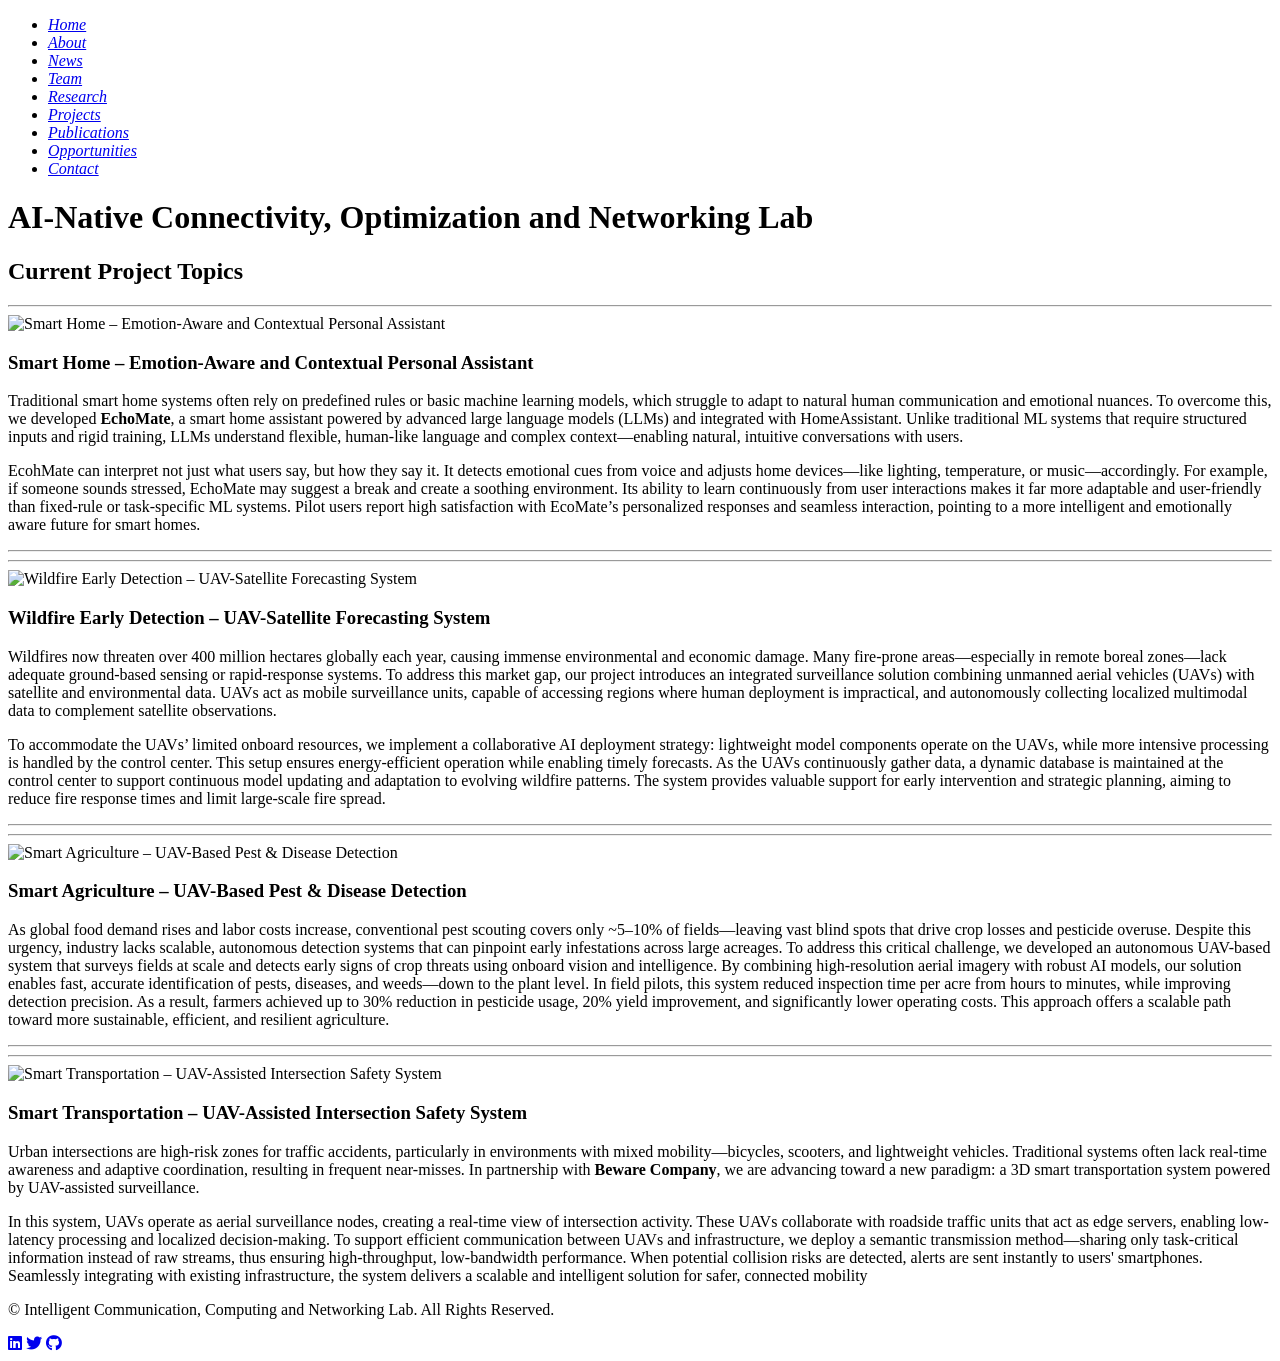
==== project.html @ f1323e33 "Change title from 'ICCN Lab' to 'AICON Lab'" ====
<!DOCTYPE html>
<html lang="en">
<head>
    <meta charset="UTF-8">
    <meta name="viewport" content="width=device-width, initial-scale=1.0">
    <title>AICON Lab - Research</title>
    <link rel="stylesheet" href="styles.css">
    <link rel="stylesheet" href="https://cdnjs.cloudflare.com/ajax/libs/font-awesome/6.0.0-beta3/css/all.min.css">
    <link rel="icon" href="favicon.png" type="image/png">
</head>
<body>
    <header>
        <nav>
            <div class="container">
                <ul>
                    <li><a href="index.html#home"><em>Home</em></a></li>
                    <li><a href="index.html#about"><em>About</em></a></li>
                    <li><a href="index.html#news"><em>News</em></a></li>
                    <li><a href="team.html"><em>Team</em></a></li>
                    <li><a href="research.html"><em>Research</em></a></li>
                    <li class="active"><a href="project.html"><em>Projects</em></a></li> <!-- Active Page -->
                    <li><a href="publications.html"><em>Publications</em></a></li>
                    <li><a href="index.html#opportunities"><em>Opportunities</em></a></li>
                    <li><a href="index.html#contact"><em>Contact</em></a></li>
                </ul>
            </div>
        </nav> 

        <div class="container">
            <h1><strong>AI-Native Connectivity, Optimization and Networking Lab</strong></h1>
        </div>
    </header>

    <section id="Project">
        <div class="container">
            <h2>Current Project Topics</h2>
            <hr />
            
            <!-- Project 1: Smart Home Personal Assistant – Emotion-Aware and Contextual IoT Control -->
            <div class="research-area">
                <img src="images/smart_home.png" alt="Smart Home – Emotion-Aware and Contextual Personal Assistant" class="research-image">
                <div class="research-content">
                    <h3>Smart Home – Emotion-Aware and Contextual Personal Assistant</h3>
                    <p>
                        Traditional smart home systems often rely on predefined rules or basic machine learning models, 
                        which struggle to adapt to natural human communication and emotional nuances. To overcome this, 
                        we developed <strong>EchoMate</strong>, a smart home assistant powered by advanced large language models (LLMs) and integrated with 
                        HomeAssistant. Unlike traditional ML systems that require structured inputs and rigid training, LLMs
                        understand flexible, human-like language and complex context—enabling natural, intuitive conversations with users.
                    </p>
                    <p>
                        EcohMate can interpret not just what users say, but how they say it. 
                        It detects emotional cues from voice and adjusts home devices—like lighting, 
                        temperature, or music—accordingly. For example, if someone sounds stressed, EchoMate 
                        may suggest a break and create a soothing environment. Its ability to learn continuously 
                        from user interactions makes it far more adaptable and user-friendly than fixed-rule or task-specific ML systems. 
                        Pilot users report high satisfaction with EcoMate’s personalized responses and seamless interaction, pointing to a more intelligent and emotionally aware future for smart homes.
                    </p>
                </div>
            </div>
            <hr />
            <hr />
            
            <!-- Project 2: Wildfire Early Detection – UAV-Satellite Multimodal Forecasting System -->
            <div class="research-area">
                <img src="images/wildfire.png" alt="Wildfire Early Detection – UAV-Satellite Forecasting System" class="research-image">
                <div class="research-content">
                    <h3>Wildfire Early Detection – UAV-Satellite Forecasting System</h3>
                    <p>
                        Wildfires now threaten over 400 million hectares globally each year, causing immense environmental and economic damage.
                         Many fire-prone areas—especially in remote boreal zones—lack adequate ground-based sensing or rapid-response systems. 
                         To address this market gap, our project introduces an integrated surveillance solution combining unmanned aerial vehicles (UAVs) 
                         with satellite and environmental data. UAVs act as mobile surveillance units, capable of accessing regions where human 
                         deployment is impractical, and autonomously collecting localized multimodal data to complement satellite observations.
                    </p>
                    <p>                         
                         To accommodate the UAVs’ limited onboard resources, we implement a collaborative AI deployment strategy: 
                         lightweight model components operate on the UAVs, while more intensive processing is handled by the control center. 
                         This setup ensures energy-efficient operation while enabling timely forecasts. As the UAVs continuously gather data, 
                         a dynamic database is maintained at the control center to support continuous model updating and adaptation to evolving 
                         wildfire patterns. The system provides valuable support for early intervention and strategic planning, aiming to reduce 
                         fire response times and limit large-scale fire spread.
                    </p>
                
                </div>
            </div>
            <hr />
            <hr />
            
            
            <!-- Project 3: Smart Agriculture – UAV-Based Pest & Disease Detection -->
            <div class="research-area">
                <img src="images/smart_algo.png" alt="Smart Agriculture – UAV-Based Pest & Disease Detection" class="research-image">
                <div class="research-content">
                    <h3>Smart Agriculture – UAV-Based Pest & Disease Detection</h3>
                    <p>
                       As global food demand rises and labor costs increase, 
                       conventional pest scouting covers only ~5–10% of fields—leaving vast blind spots that drive crop losses and pesticide overuse.
                       Despite this urgency, industry lacks scalable, autonomous detection systems that can pinpoint early infestations across large acreages.
                       To address this critical challenge, we developed an autonomous UAV-based system that surveys fields at scale and detects early signs of crop threats using onboard vision and intelligence.

                       By combining high-resolution aerial imagery with robust AI models, our solution enables fast, 
                       accurate identification of pests, diseases, and weeds—down to the plant level. In field pilots, 
                       this system reduced inspection time per acre from hours to minutes, while improving detection precision.
                        As a result, farmers achieved up to 30% reduction in pesticide usage, 20% yield improvement, 
                        and significantly lower operating costs. This approach offers a scalable path toward more sustainable, 
                        efficient, and resilient agriculture.
                    </p>
                </div>
            </div>
            <hr />
            <hr />

            <!-- Project 4: Smart City – Intelligent Traffic Management System -->
            <div class="research-area">
                <img src="images/smart_trans.png" alt="Smart Transportation – UAV-Assisted Intersection Safety System" class="research-image">
                <div class="research-content">
                    <h3>Smart Transportation – UAV-Assisted Intersection Safety System</h3>
                    <p> Urban intersections are high-risk zones for traffic accidents, particularly in environments with mixed mobility—bicycles, 
                        scooters, and lightweight vehicles. Traditional systems often lack real-time awareness and adaptive coordination, 
                        resulting in frequent near-misses. In partnership with <strong>Beware Company</strong>, we are advancing toward a new paradigm: 
                        a 3D smart transportation system powered by UAV-assisted surveillance. 
                    </p> 

                    <p> In this system, UAVs operate as aerial surveillance nodes, creating a real-time view of intersection activity. 
                        These UAVs collaborate with roadside traffic units that act as edge servers, enabling low-latency processing and 
                        localized decision-making. To support efficient communication between UAVs and infrastructure, 
                        we deploy a semantic transmission method—sharing only task-critical information instead of raw streams, 
                        thus ensuring high-throughput, low-bandwidth performance. When potential collision risks are detected, 
                        alerts are sent instantly to users' smartphones. Seamlessly integrating with existing infrastructure, 
                        the system delivers a scalable and intelligent solution for safer, connected mobility
                    </p>

                </div>
            </div>

        </div>
    </section>

    <footer>
        <div class="container">
            <p>&copy; Intelligent Communication, Computing and Networking Lab. All Rights Reserved.</p>
            <div class="social">
                <a href="#"><i class="fab fa-linkedin"></i></a>
                <a href="#"><i class="fab fa-twitter"></i></a>
                <a href="#"><i class="fab fa-github"></i></a>
            </div>
        </div>
    </footer>
    <script src="script.js"></script>
</body>
</html>
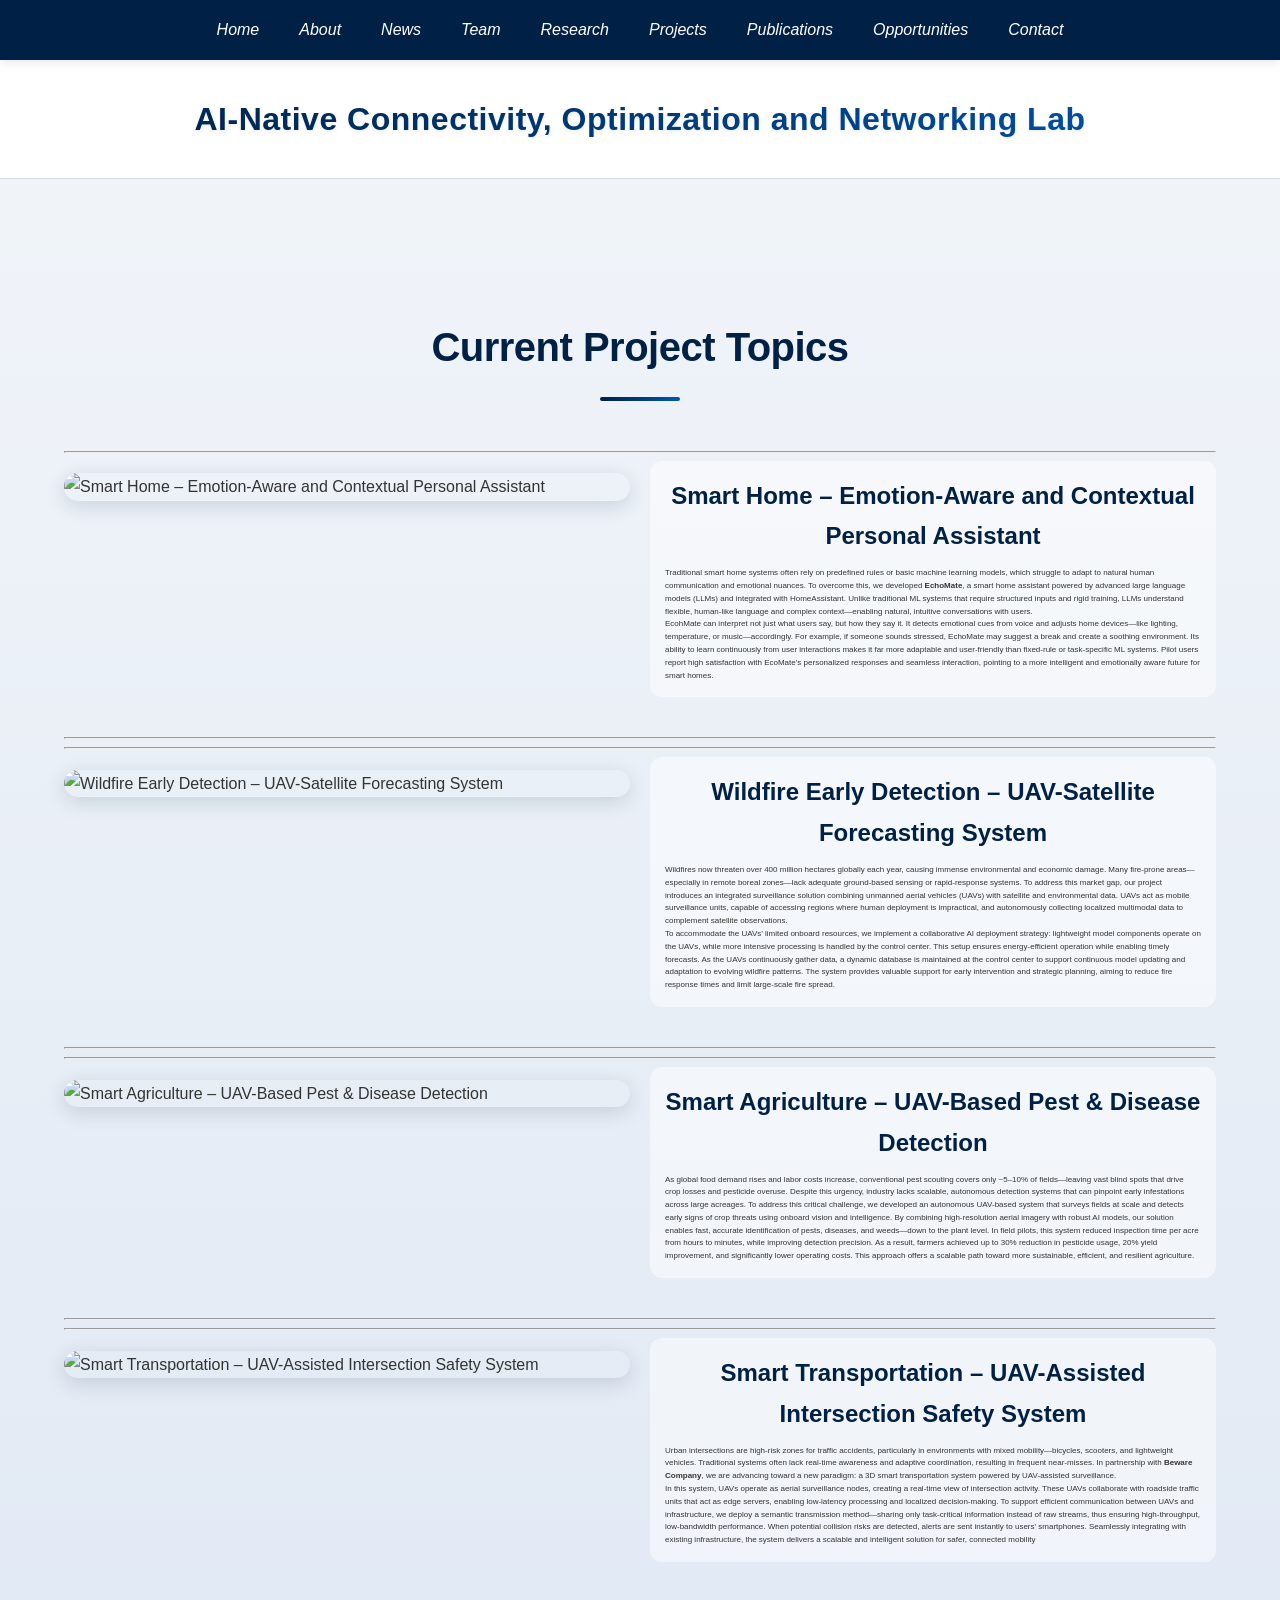
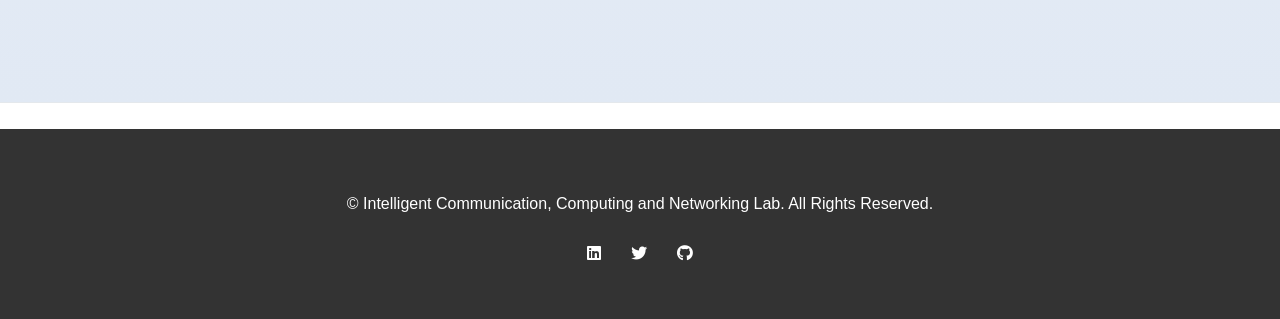
==== commit 8cb300da: "Update project.html" ====
--- a/project.html
+++ b/project.html
@@ -38,7 +38,7 @@
             
             <!-- Project 1: Smart Home Personal Assistant – Emotion-Aware and Contextual IoT Control -->
             <div class="research-area">
-                <img src="images/smart_home.png" alt="Smart Home – Emotion-Aware and Contextual Personal Assistant" class="research-image">
+                <img src="images/smart_home_v2.png" alt="Smart Home – Emotion-Aware and Contextual Personal Assistant" class="research-image">
                 <div class="research-content">
                     <h3>Smart Home – Emotion-Aware and Contextual Personal Assistant</h3>
                     <p>
@@ -63,7 +63,7 @@
             
             <!-- Project 2: Wildfire Early Detection – UAV-Satellite Multimodal Forecasting System -->
             <div class="research-area">
-                <img src="images/wildfire.png" alt="Wildfire Early Detection – UAV-Satellite Forecasting System" class="research-image">
+                <img src="images/wildfire_v2.png" alt="Wildfire Early Detection – UAV-Satellite Forecasting System" class="research-image">
                 <div class="research-content">
                     <h3>Wildfire Early Detection – UAV-Satellite Forecasting System</h3>
                     <p>
@@ -90,7 +90,7 @@
             
             <!-- Project 3: Smart Agriculture – UAV-Based Pest & Disease Detection -->
             <div class="research-area">
-                <img src="images/smart_algo.png" alt="Smart Agriculture – UAV-Based Pest & Disease Detection" class="research-image">
+                <img src="images/smart_algo_v2.png" alt="Smart Agriculture – UAV-Based Pest & Disease Detection" class="research-image">
                 <div class="research-content">
                     <h3>Smart Agriculture – UAV-Based Pest & Disease Detection</h3>
                     <p>
@@ -113,7 +113,7 @@
 
             <!-- Project 4: Smart City – Intelligent Traffic Management System -->
             <div class="research-area">
-                <img src="images/smart_trans.png" alt="Smart Transportation – UAV-Assisted Intersection Safety System" class="research-image">
+                <img src="images/smart_trans_v2.png" alt="Smart Transportation – UAV-Assisted Intersection Safety System" class="research-image">
                 <div class="research-content">
                     <h3>Smart Transportation – UAV-Assisted Intersection Safety System</h3>
                     <p> Urban intersections are high-risk zones for traffic accidents, particularly in environments with mixed mobility—bicycles, 
--- a/styles.css
+++ b/styles.css
@@ -0,0 +1,2017 @@
+/********************************************************
+ * GLOBAL & LAYOUT
+ ********************************************************/
+body {
+    font-family: 'Segoe UI', 'Arial', sans-serif;
+    margin: 0;
+    padding: 0;
+    line-height: 1.7;
+    color: #333;
+    /* Font size update for better readability on all devices */
+    font-size: 16px; 
+    scroll-behavior: smooth;
+}
+
+.container {
+    width: 90%;
+    max-width: 1200px;
+    margin: 0 auto;
+    padding: 20px;
+}
+
+/********************************************************
+ * HEADER
+ ********************************************************/
+header {
+    background: white;
+    color: #000;
+    padding: 0;
+    margin: 0;
+    text-align: left;
+    position: relative; /* For mobile menu positioning */
+}
+
+header h1 {
+    margin: 0;
+    padding: 20px 0;
+    font-size: 3 rem; /* Standard rem units */
+    font-weight: 700;
+    text-align: center;
+    background: linear-gradient(135deg, #002145 0%, #0056b3 100%);
+    -webkit-background-clip: text;
+    -webkit-text-fill-color: transparent;
+    background-clip: text;
+    letter-spacing: 0.5px;
+    line-height: 1.2;
+}
+
+/********************************************************
+ * NAVIGATION
+ ********************************************************/
+nav {
+    background-color: #002145;
+    width: 100%;
+    padding: 0;
+    margin: 0;
+    position: sticky; /* Keep nav visible */
+    top: 0;
+    z-index: 1000;
+    box-shadow: 0 2px 10px rgba(0,0,0,0.1);
+}
+
+nav .container {
+    display: flex;
+    justify-content: center; /* Center menu on desktop */
+    align-items: center;
+    padding: 0;
+    height: 60px; /* Fixed height for navbar */
+    max-width: 100%;
+}
+
+/* Hamburger Menu Icon (Hidden on Desktop) */
+.menu-toggle {
+    display: none;
+    font-size: 1.5rem;
+    color: white;
+    cursor: pointer;
+    padding: 10px 20px;
+    position: absolute;
+    right: 0;
+    top: 10px;
+}
+
+nav ul {
+    list-style: none;
+    padding: 0;
+    margin: 0;
+    display: flex;
+    justify-content: center;
+    align-items: center;
+    height: 100%;
+}
+
+nav ul li {
+    margin: 0 5px;
+}
+
+nav ul li a {
+    color: white;
+    text-decoration: none;
+    font-size: 1rem;
+    padding: 10px 15px;
+    border-radius: 5px;
+    transition: all 0.3s ease;
+    position: relative;
+    white-space: nowrap;
+}
+
+nav ul li a::after {
+    content: '';
+    position: absolute;
+    bottom: 0;
+    left: 50%;
+    width: 0;
+    height: 2px;
+    background: white;
+    transition: all 0.3s ease;
+    transform: translateX(-50%);
+}
+
+nav ul li a:hover {
+    background-color: rgba(255, 255, 255, 0.1);
+}
+
+nav ul li a:hover::after {
+    width: 80%;
+}
+
+nav ul li.active a {
+    background-color: rgba(255, 255, 255, 0.15);
+    font-weight: 600;
+}
+
+/* Mobile-first navigation adjustments */
+@media (max-width: 900px) { /* Increased breakpoint for better tablet support */
+    nav .container {
+        justify-content: space-between;
+        padding: 0 20px;
+        height: 60px;
+    }
+
+    .menu-toggle {
+        display: block; /* Show hamburger icon */
+    }
+
+    nav ul {
+        display: none; /* Hide menu by default */
+        flex-direction: column;
+        width: 100%;
+        position: absolute;
+        top: 60px; /* Below navbar */
+        left: 0;
+        background-color: #002145;
+        height: auto;
+        padding: 20px 0;
+        box-shadow: 0 5px 15px rgba(0,0,0,0.2);
+        border-top: 1px solid rgba(255,255,255,0.1);
+    }
+
+    nav ul.active {
+        display: flex; /* Show when active */
+    }
+
+    nav ul li {
+        margin: 10px 0;
+        width: 100%;
+        text-align: center;
+        opacity: 0;
+        transform: translateY(-10px);
+        animation: slideIn 0.3s forwards;
+    }
+
+    /* Stagger animation for menu items */
+    nav ul li:nth-child(1) { animation-delay: 0.1s; }
+    nav ul li:nth-child(2) { animation-delay: 0.15s; }
+    nav ul li:nth-child(3) { animation-delay: 0.2s; }
+    nav ul li:nth-child(4) { animation-delay: 0.25s; }
+    nav ul li:nth-child(5) { animation-delay: 0.3s; }
+    nav ul li:nth-child(6) { animation-delay: 0.35s; }
+    nav ul li:nth-child(7) { animation-delay: 0.4s; }
+    nav ul li:nth-child(8) { animation-delay: 0.45s; }
+    nav ul li:nth-child(9) { animation-delay: 0.5s; }
+
+    nav ul li a {
+        display: block;
+        padding: 12px 0;
+        font-size: 1.1rem;
+        width: 80%;
+        margin: 0 auto;
+    }
+    
+    header h1 {
+        font-size: 1.8rem;
+        padding: 15px 10px;
+    }
+}
+
+@keyframes slideIn {
+    to {
+        opacity: 1;
+        transform: translateY(0);
+    }
+}
+
+/********************************************************
+ * SECTIONS (GENERAL)
+ ********************************************************/
+section {
+    padding: 80px 0; /* More vertical breathing room */
+    border-bottom: 1px solid rgba(0,0,0,0.05);
+    background: #ffffff;
+    position: relative;
+}
+
+/* Alternating Background Colors */
+section:nth-of-type(odd) {
+    background: linear-gradient(180deg, #f0f4f9 0%, #e1e9f4 100%);
+    border-top: 1px solid rgba(0,0,0,0.05);
+}
+
+#home { background: linear-gradient(180deg, #f0f4f9 0%, #e1e9f4 100%); }
+#about { background: #ffffff; }
+#news { background: linear-gradient(180deg, #f0f4f9 0%, #e1e9f4 100%); }
+#group-gallery { background: #ffffff; }
+#opportunities { background: linear-gradient(180deg, #f0f4f9 0%, #e1e9f4 100%); }
+#contact { background: #ffffff; }
+
+/* Unified Section Headings - Centered */
+section h2 {
+    text-align: center; /* Center all section titles */
+    margin-bottom: 50px;
+    font-size: 2.5rem; /* Larger, more prominent titles */
+    color: #002145;
+    font-weight: 700;
+    position: relative;
+    padding-bottom: 20px;
+    display: block; /* Ensure full width for centering */
+    letter-spacing: -0.5px;
+}
+
+/* Centered underline for headings */
+section h2::after {
+    content: '';
+    position: absolute;
+    left: 50%;
+    bottom: 0;
+    width: 80px; /* Slightly wider underline */
+    height: 4px;
+    background: linear-gradient(90deg, #002145, #0056b3);
+    border-radius: 2px;
+    transform: translateX(-50%); /* Perfect centering technique */
+}
+
+/* Unified Paragraph Styling */
+section p {
+    text-align: left; /* Keep text left-aligned for readability */
+    margin-bottom: 25px;
+    font-size: 1.25rem; /* Increased from 1.15rem for better readability */
+    line-height: 1.8;
+    color: #444;
+    max-width: 1400px; /* Increased from 1000px to fill more space */
+    margin-left: auto; /* Center the text block itself */
+    margin-right: auto;
+    width: 100%; /* Ensure it takes available width up to max-width */
+}
+
+/* Specific adjustment for About section to look better centered */
+#about p {
+    text-align: justify; /* Justify text for clean blocks */
+    font-size: 1.3rem; /* Even larger for intro text */
+}
+
+/* Centering contact info */
+#contact p {
+    text-align: center;
+    font-size: 1.3rem;
+}
+
+section img {
+    display: block;
+    margin: 1vw 0;
+    max-width: 100%;
+    height: auto;
+}
+
+/********************************************************
+ * RESPONSIVE IMAGE GRID
+ ********************************************************/
+.image-grid {
+    display: flex;
+    justify-content: center;
+    gap: 2vw;
+    margin-top: 2vw;
+    flex-wrap: wrap; /* Allow items to wrap to the next line */
+}
+
+.image-item {
+    display: flex;
+    flex-direction: column;
+    align-items: center;
+    justify-content: center;
+    text-align: center;
+    flex: 1;
+    min-width: 250px; /* Ensure a minimum width before wrapping */
+}
+
+.image-item img {
+    width: 100%;
+    height: auto;
+    aspect-ratio: 16 / 9;
+    object-fit: cover;
+    border-radius: 12px;
+    overflow: hidden;
+    box-shadow: 0 4px 15px rgba(0, 33, 69, 0.15);
+    transition: all 0.3s ease;
+}
+
+.image-item img:hover {
+    transform: translateY(-5px) scale(1.02);
+    box-shadow: 0 8px 25px rgba(0, 33, 69, 0.25);
+}
+
+.image-item figcaption {
+    margin-top: 1vw;
+    font-size: 1.2vw;
+    color: #333;
+    width: 100%;
+}
+
+@media (max-width: 768px) {
+    .image-grid {
+        flex-direction: column; /* Stack images vertically on smaller screens */
+        align-items: center;
+    }
+
+    .image-item {
+        width: 90%; /* Take up more width on mobile */
+        margin-bottom: 3vw; /* Add space between stacked items */
+    }
+
+    .image-item img {
+        width: 80vw; /* Use viewport width for better scaling */
+        max-width: 300px; /* Cap size for very large mobile screens */
+    }
+
+    .image-item figcaption {
+        font-size: 3vw;
+    }
+}
+
+
+/********************************************************
+ * PRINCIPAL INVESTIGATOR SECTION (Original Layout)
+ ********************************************************/
+#principal-investigator {
+    padding: 40px 20px;
+    background: linear-gradient(135deg, #f9f9f9 0%, #ffffff 100%);
+    border-radius: 15px;
+    box-shadow: 0 5px 20px rgba(0, 33, 69, 0.1);
+}
+
+#principal-investigator .section-title {
+    font-size: 2rem;
+    color: #002145;
+    text-align: center;
+    margin-bottom: 20px;
+    font-weight: 600;
+}
+
+#principal-investigator hr {
+    border: none;
+    height: 2px;
+    background-color: #002145;
+    margin: 10px 0 30px;
+}
+
+/*
+    Keeps the two-column layout on larger screens,
+    .profile-left for text + photo, .profile-right for address/links
+*/
+.flex-layout {
+    display: flex;
+    flex-wrap: wrap;
+    gap: 20px;
+    justify-content: space-between;
+}
+
+.profile-left {
+    flex: 1;
+    max-width: 60%;
+}
+
+.team-photo-container {
+    text-align: center;
+    margin-bottom: 20px;
+}
+
+.team-photo-rectangular {
+    width: 100%;
+    max-width: 250px;
+    height: auto;
+    border-radius: 15px;
+    box-shadow: 0 6px 20px rgba(0, 33, 69, 0.2);
+    transition: all 0.3s ease;
+    border: 4px solid white;
+}
+
+.team-photo-rectangular:hover {
+    transform: scale(1.03);
+    box-shadow: 0 8px 30px rgba(0, 33, 69, 0.3);
+}
+
+.profile-right {
+    flex: 1;
+    max-width: 35%;
+}
+
+/*
+    Originally defined fonts for .profile-right h4, p.
+    We will unify these with .team-member below,
+    while preserving the structure.
+*/
+.profile-right h4 {
+    /* Same as .team-member .team-info h4 in concept */
+    font-size: 1.25rem;
+    color: #002145;
+    margin-bottom: 10px;
+}
+
+.profile-right p {
+    /* Same as .team-member .team-info p in concept */
+    font-size: 1rem;
+    color: #333;
+    margin-bottom: 15px;
+}
+
+/* Links List */
+.links-list {
+    list-style: none;
+    padding: 0;
+    margin: 0;
+}
+
+.links-list li {
+    margin-bottom: 10px;
+}
+
+.links-list a {
+    color: #0056b3;
+    text-decoration: none;
+    font-size: 1rem;
+    display: inline-block;
+    padding: 5px 0;
+    position: relative;
+    transition: all 0.3s ease;
+}
+
+.links-list a::before {
+    content: '→ ';
+    opacity: 0;
+    transform: translateX(-10px);
+    transition: all 0.3s ease;
+}
+
+.links-list a:hover {
+    color: #003366;
+    padding-left: 15px;
+}
+
+.links-list a:hover::before {
+    opacity: 1;
+    transform: translateX(0);
+}
+
+/* Additional info at bottom of PI section */
+.additional-info {
+    margin-top: 30px;
+    padding-top: 20px;
+    border-top: 2px solid #ddd;
+}
+
+.additional-info h4 {
+    /* Same as .team-member h4 concept, or you can keep the same as above. */
+    font-size: 1.25rem;
+    color: #002145;
+    margin-bottom: 10px;
+}
+
+.additional-info p,
+.additional-info ul {
+    /* Match .team-member paragraph styles */
+    font-size: 1rem;
+    color: #333;
+    line-height: 1.6;
+    margin-bottom: 15px;
+}
+
+.additional-info ul {
+    padding-left: 20px;
+}
+
+.additional-info ul li {
+    margin-bottom: 10px;
+}
+
+/*
+    Make sure <h3> in PI section is also the same as .team-member h3
+    (In case you have <h3> "Fang (Fiona) Fang, Ph.D." in .profile-left)
+*/
+#principal-investigator h3 {
+    margin: 0 0 10px;
+    font-size: 1.5rem;  /* Same as .team-member .team-info h3 */
+    color: #002145;
+}
+
+/********************************************************
+ * RESPONSIVENESS FOR PRINCIPAL INVESTIGATOR SECTION
+ ********************************************************/
+@media (max-width: 768px) {
+    /*
+        Keep team-member rules intact:
+        .team-member {
+          flex-direction: column;
+          text-align: center;
+        }
+        ...
+    */
+
+    /* For the PI section's flex layout: stack columns, center text */
+    .flex-layout {
+        flex-direction: column;
+        align-items: center;
+        text-align: center;
+    }
+
+    .profile-left,
+    .profile-right {
+        max-width: 100%;
+    }
+
+    .team-photo-rectangular {
+        max-width: 180px;
+        border-radius: 50%;
+        margin-bottom: 15px;
+        object-fit: cover;
+        height: 180px; /* Make it a perfect circle on mobile */
+    }
+
+    #principal-investigator .section-title {
+        font-size: 5vw; /* Adjust font size for mobile */
+    }
+
+    #principal-investigator h3,
+    .profile-right h4,
+    .additional-info h4 {
+        font-size: 4vw; /* Adjust font size for mobile */
+    }
+
+    .profile-right p,
+    .links-list a,
+    .additional-info p,
+    .additional-info ul li {
+        font-size: 3.5vw; /* Adjust font size for mobile */
+    }
+}
+
+
+/********************************************************
+ * PRINCIPAL INVESTIGATOR SECTION (Original Layout)
+ ********************************************************/
+ #principal-investigator {
+    padding: 40px 20px;
+    background-color: #f9f9f9;
+    border-radius: 10px;
+    box-shadow: 0 4px 8px rgba(0, 0, 0, 0.1);
+}
+
+#principal-investigator .section-title {
+    font-size: 2rem;
+    color: #002145;
+    text-align: center;
+    margin-bottom: 20px;
+}
+
+#principal-investigator hr {
+    border: none;
+    height: 2px;
+    background-color: #002145;
+    margin: 10px 0 30px;
+}
+
+/* 
+   Keeps the two-column layout on larger screens, 
+   .profile-left for text + photo, .profile-right for address/links 
+*/
+.flex-layout {
+    display: flex;
+    flex-wrap: wrap;
+    gap: 20px;
+    justify-content: space-between;
+}
+
+.profile-left {
+    flex: 1;
+    max-width: 60%;
+}
+
+.team-photo-container {
+    text-align: center;
+    margin-bottom: 20px;
+}
+
+.team-photo-rectangular {
+    width: 100%;
+    max-width: 250px;
+    height: auto;
+    border-radius: 15px;
+    box-shadow: 0 6px 20px rgba(0, 33, 69, 0.2);
+    transition: all 0.3s ease;
+    border: 4px solid white;
+}
+
+.team-photo-rectangular:hover {
+    transform: scale(1.03);
+    box-shadow: 0 8px 30px rgba(0, 33, 69, 0.3);
+}
+
+.profile-right {
+    flex: 1;
+    max-width: 35%;
+}
+
+/* 
+   Originally defined fonts for .profile-right h4, p.
+   We will unify these with .team-member below,
+   while preserving the structure.
+*/
+.profile-right h4 {
+    /* Same as .team-member .team-info h4 in concept */
+    font-size: 1.25rem; 
+    color: #002145;
+    margin-bottom: 10px;
+}
+
+.profile-right p {
+    /* Same as .team-member .team-info p in concept */
+    font-size: 1rem;
+    color: #333;
+    margin-bottom: 15px;
+}
+
+/* Links List */
+.links-list {
+    list-style: none;
+    padding: 0;
+    margin: 0;
+}
+
+.links-list li {
+    margin-bottom: 10px;
+}
+
+.links-list a {
+    color: #0056b3;
+    text-decoration: none;
+    font-size: 1rem;
+    display: inline-block;
+    padding: 5px 0;
+    position: relative;
+    transition: all 0.3s ease;
+}
+
+.links-list a::before {
+    content: '→ ';
+    opacity: 0;
+    transform: translateX(-10px);
+    transition: all 0.3s ease;
+}
+
+.links-list a:hover {
+    color: #003366;
+    padding-left: 15px;
+}
+
+.links-list a:hover::before {
+    opacity: 1;
+    transform: translateX(0);
+}
+
+/* Additional info at bottom of PI section */
+.additional-info {
+    margin-top: 30px;
+    padding-top: 20px;
+    border-top: 2px solid #ddd;
+}
+
+.additional-info h4 {
+    /* Same as .team-member h4 concept, or you can keep the same as above. */
+    font-size: 1.25rem;
+    color: #002145;
+    margin-bottom: 10px;
+}
+
+.additional-info p,
+.additional-info ul {
+    /* Match .team-member paragraph styles */
+    font-size: 1rem;
+    color: #333;
+    line-height: 1.6;
+    margin-bottom: 15px;
+}
+
+.additional-info ul {
+    padding-left: 20px;
+}
+
+.additional-info ul li {
+    margin-bottom: 10px;
+}
+
+/*
+    Make sure <h3> in PI section is also the same as .team-member h3
+    (In case you have <h3> "Fang (Fiona) Fang, Ph.D." in .profile-left)
+*/
+#principal-investigator h3 {
+    margin: 0 0 10px;
+    font-size: 1.5rem;  /* Same as .team-member .team-info h3 */
+    color: #002145;
+}
+
+/********************************************************
+ * PRINCIPAL INVESTIGATOR SECTION (Original Layout, now Responsive)
+ ********************************************************/
+ #principal-investigator {
+    padding: 40px 20px;
+    background-color: #f9f9f9;
+    border-radius: 10px;
+    box-shadow: 0 4px 8px rgba(0, 0, 0, 0.1);
+}
+
+#principal-investigator .section-title {
+    font-size: 2rem;
+    color: #002145;
+    text-align: center;
+    margin-bottom: 20px;
+}
+
+#principal-investigator hr {
+    border: none;
+    height: 2px;
+    background-color: #002145;
+    margin: 10px 0 30px;
+}
+
+/*
+    Keeps the two-column layout on larger screens,
+    .profile-left for text + photo, .profile-right for address/links
+    Allows wrapping on smaller screens (controlled by media query)
+*/
+.flex-layout {
+    display: flex;
+    flex-wrap: wrap; /* Allows wrapping to stack on smaller screens */
+    gap: 20px;
+    justify-content: space-between;
+    align-items: flex-start; /* Aligns content to the top */
+}
+
+.profile-left {
+    flex: 1;
+    max-width: 60%; /* Original proportional width for desktop */
+}
+
+.team-photo-container {
+    text-align: center;
+    margin-bottom: 20px; /* Space below photo */
+}
+
+.team-photo-rectangular {
+    width: 100%;
+    max-width: 250px; /* Max width for desktop rectangular photo */
+    height: auto; /* Maintain aspect ratio */
+    border-radius: 15px; /* Rectangular corners for desktop */
+    box-shadow: 0 4px 8px rgba(0, 0, 0, 0.1);
+    object-fit: cover;
+}
+
+.profile-right {
+    flex: 1;
+    max-width: 35%; /* Original proportional width for desktop */
+}
+
+/* Font sizes for PI's right column and additional info */
+.profile-right h4,
+.additional-info h4 {
+    font-size: 1.25rem;
+    color: #002145;
+    margin-bottom: 10px;
+}
+
+.profile-right p,
+.additional-info p,
+.additional-info ul {
+    font-size: 1rem;
+    color: #333;
+    line-height: 1.6;
+    margin-bottom: 15px;
+}
+
+.links-list {
+    list-style: none;
+    padding: 0;
+    margin: 0;
+}
+
+.links-list li {
+    margin-bottom: 10px;
+}
+
+.links-list a {
+    color: #0056b3;
+    text-decoration: none;
+    font-size: 1rem;
+    display: inline-block;
+    padding: 5px 0;
+    position: relative;
+    transition: all 0.3s ease;
+}
+
+.links-list a::before {
+    content: '→ ';
+    opacity: 0;
+    transform: translateX(-10px);
+    transition: all 0.3s ease;
+}
+
+.links-list a:hover {
+    color: #003366;
+    padding-left: 15px;
+}
+
+.links-list a:hover::before {
+    opacity: 1;
+    transform: translateX(0);
+}
+
+.additional-info {
+    margin-top: 30px;
+    padding-top: 20px;
+    border-top: 2px solid #ddd;
+}
+
+.additional-info ul {
+    padding-left: 20px;
+}
+
+.additional-info ul li {
+    margin-bottom: 10px;
+}
+
+/* Heading for PI's name in .profile-left */
+#principal-investigator h3 {
+    margin: 0 0 10px;
+    font-size: 1.5rem;
+    color: #002145;
+}
+
+/********************************************************
+ * TEAM MEMBER SECTION (Original Layout, now Responsive)
+ ********************************************************/
+ #team-members{
+    background-color: #b3c5de; /* Changed to match research project section */
+}
+
+.team-member {
+    display: flex;
+    align-items: center;
+    margin-bottom: 30px;
+    gap: 25px;
+    padding: 20px;
+    background: rgba(255, 255, 255, 0.7);
+    border-radius: 15px;
+    transition: all 0.3s ease;
+    box-shadow: 0 2px 10px rgba(0, 33, 69, 0.08);
+}
+
+.team-member:hover {
+    background: rgba(255, 255, 255, 0.95);
+    box-shadow: 0 5px 20px rgba(0, 33, 69, 0.15);
+    transform: translateX(5px);
+}
+
+.team-member .team-photo {
+    width: 180px;
+    height: 240px;
+    border-radius: 50%;
+    object-fit: cover;
+    box-shadow: 0 4px 15px rgba(0, 33, 69, 0.2);
+    transition: all 0.3s ease;
+    border: 4px solid white;
+}
+
+.team-member:hover .team-photo {
+    transform: scale(1.05);
+    box-shadow: 0 6px 25px rgba(0, 33, 69, 0.3);
+}
+
+.team-member .team-info {
+    flex: 1; /* Allows text content to fill remaining space */
+}
+
+/* Font sizes for team member info */
+.team-member .team-info h3 {
+    margin: 0 0 10px;
+    font-size: 1.5rem;
+    color: #002145;
+}
+
+.team-member .team-info p {
+    margin: 0;
+    font-size: 1rem;
+    color: #333;
+    line-height: 1.5;
+}
+
+
+/********************************************************
+ * RESPONSIVENESS FOR TEAM SECTIONS
+ ********************************************************/
+@media (max-width: 768px) {
+    /* Principal Investigator Responsive Adjustments */
+    .flex-layout {
+        flex-direction: column; /* Stack columns vertically on small screens */
+        align-items: center; /* Center items when stacked */
+        text-align: center; /* Center text within PI section */
+    }
+
+    .profile-left,
+    .profile-right {
+        max-width: 100%; /* Take full width on small screens */
+        /* Text alignment handled by .flex-layout's text-align: center */
+    }
+
+    .team-photo-rectangular {
+        width: 180px; /* Smaller, fixed width for mobile PI photo */
+        height: 180px; /* Make it circular on mobile by matching width */
+        border-radius: 50%; /* Circular shape for mobile */
+        margin-bottom: 15px;
+        object-fit: cover; /* Ensure image covers the area */
+    }
+
+    /* Team Member Responsive Adjustments */
+    .team-member {
+        flex-direction: column; /* Stack image and text vertically on small screens */
+        text-align: center; /* Center content when stacked */
+    }
+
+    .team-member .team-photo {
+        width: 150px; /* Smaller width for mobile team member photos */
+        height: 150px; /* Make them circular by matching width */
+        margin-bottom: 15px; /* Space between photo and info */
+    }
+
+    /* Font size adjustments for mobile (using vw for fluidity) */
+    #principal-investigator .section-title {
+        font-size: 5vw;
+    }
+
+    #principal-investigator h3,
+    .profile-right h4,
+    .additional-info h4,
+    .team-member .team-info h3 {
+        font-size: 4.5vw;
+    }
+
+    .profile-right p,
+    .links-list a,
+    .additional-info p,
+    .additional-info ul li,
+    .team-member .team-info p {
+        font-size: 3.5vw;
+    }
+}
+
+/* Optional: Even smaller devices (up to 480px wide) - further adjustments */
+@media (max-width: 480px) {
+    /* PI section adjustments for very small screens */
+    .team-photo-rectangular {
+        width: 140px; /* Even smaller circular photo */
+        height: 140px;
+    }
+
+    /* Team member section adjustments for very small screens */
+    .team-member .team-photo {
+        width: 120px; /* Even smaller circular photo */
+        height: 120px;
+    }
+
+    /* Further font size adjustments for very small screens */
+    #principal-investigator .section-title {
+        font-size: 6vw;
+    }
+    #principal-investigator h3,
+    .profile-right h4,
+    .additional-info h4,
+    .team-member .team-info h3 {
+        font-size: 5.5vw;
+    }
+    .profile-right p,
+    .links-list a,
+    .additional-info p,
+    .additional-info ul li,
+    .team-member .team-info p {
+        font-size: 4vw;
+    }
+}
+
+/********************************************************
+ * Gallery
+ ********************************************************/
+/* Enhanced Group Gallery */
+#group-gallery {
+    padding: 80px 0;
+    /* Background handled by section alternating rules */
+}
+
+#group-gallery h2 {
+    text-align: center;
+    margin-bottom: 60px;
+    display: block; 
+}
+
+#group-gallery h2::after {
+    left: 50%;
+    transform: translateX(-50%);
+}
+
+.group-gallery-grid {
+    display: flex;
+    flex-wrap: nowrap; /* Force single row on desktop */
+    justify-content: center;
+    align-items: stretch; /* Equal height cards */
+    gap: 30px;
+    max-width: 1600px;
+    margin: 0 auto;
+    padding: 0 20px;
+}
+
+.group-photo-card {
+    background: #fff;
+    border-radius: 18px;
+    box-shadow: 0 8px 28px rgba(0, 33, 69, 0.10);
+    overflow: hidden;
+    transition: all 0.4s cubic-bezier(0.25, 0.8, 0.25, 1);
+    flex: 1 1 0; /* Equal width, fill available space */
+    min-width: 0; /* Allow shrinking below content size */
+    max-width: 520px; /* Cap max width */
+    display: flex;
+    flex-direction: column;
+    position: relative;
+    border: none;
+}
+
+.group-photo-card:hover {
+    transform: translateY(-10px);
+    box-shadow: 0 18px 45px rgba(0, 33, 69, 0.18);
+}
+
+.group-photo-card img {
+    width: 100%;
+    height: 300px; /* Fixed height for consistency */
+    display: block;
+    object-fit: cover;
+    object-position: center;
+    transition: transform 0.5s ease;
+}
+
+.group-photo-card:hover img {
+    transform: scale(1.04);
+}
+
+.group-photo-card .caption {
+    padding: 40px 24px 28px 24px;
+    font-size: 1.12rem;
+    text-align: center;
+    color: #002145;
+    background: #ffffff;
+    font-style: normal;
+    font-weight: 500;
+    line-height: 1.65;
+    letter-spacing: 0.01em;
+    
+    /* Consistent text area - equal height for all cards */
+    flex-grow: 1;
+    display: flex;
+    align-items: center;
+    justify-content: center;
+    min-height: 110px;
+    border-top: none;
+    position: relative;
+    box-sizing: border-box;
+}
+
+/* Decorative accent line above caption */
+.group-photo-card .caption::before {
+    content: '';
+    position: absolute;
+    top: 15px;
+    left: 50%;
+    transform: translateX(-50%);
+    width: 50px;
+    height: 3px;
+    background: linear-gradient(90deg, #002145, #0056b3);
+    border-radius: 2px;
+}
+
+@media (max-width: 768px) {
+    .group-gallery-grid {
+        flex-wrap: wrap; /* Allow wrapping on mobile */
+        flex-direction: column;
+        align-items: center;
+        gap: 24px;
+    }
+
+    .group-photo-card {
+        flex: none; /* Override flex: 1 */
+        width: 100%;
+        max-width: 450px;
+    }
+
+    .group-photo-card img {
+        height: 250px; /* Adjust image height for mobile */
+    }
+
+    .group-photo-card .caption {
+        font-size: 1.05rem;
+        padding: 38px 20px 24px 20px;
+        line-height: 1.6;
+        min-height: 90px;
+    }
+
+    .group-photo-card .caption::before {
+        top: 18px;
+    }
+
+    #group-gallery h2 {
+        font-size: 2rem;
+    }
+}
+
+
+/********************************************************
+ * FOOTER
+ ********************************************************/
+footer {
+    background: #333;
+    color: white;
+    text-align: center;
+    padding: 2vw;
+    margin-top: 2vw;
+}
+
+footer .social a {
+    color: white;
+    margin: 0 0.5vw;
+    text-decoration: none;
+    display: inline-block;
+    transition: all 0.3s ease;
+    padding: 0.5vw;
+    border-radius: 50%;
+}
+
+footer .social a:hover {
+    color: #b3c5de;
+    transform: translateY(-3px) scale(1.2);
+    background: rgba(255, 255, 255, 0.1);
+}
+
+@media (max-width: 768px) {
+    footer {
+        padding: 4vw 2vw; /* Increase padding for better touch targets */
+        font-size: 3.5vw;
+    }
+
+    footer .social a {
+        font-size: 4vw; /* Larger social icons */
+        margin: 0 2vw;
+    }
+}
+
+/********************************************************
+ * NEWS / TIMELINE SECTION
+ ********************************************************/
+/* Typography improvements */
+h1, h2, h3, h4, h5, h6 {
+    font-family: 'Segoe UI', 'Helvetica Neue', Arial, sans-serif;
+}
+
+/* Ensure Home/Research Fields grid is centered */
+#home .container {
+    text-align: center;
+}
+
+#home h2 {
+    margin-bottom: 60px;
+}
+
+.image-grid {
+    display: flex;
+    justify-content: center;
+    gap: 40px;
+    margin-top: 40px;
+    flex-wrap: wrap; 
+    max-width: 1400px;
+    margin-left: auto;
+    margin-right: auto;
+}
+
+/* Remove old specific styles to prevent conflicts */
+#news .container {
+    margin-top: 0;
+    margin-bottom: 0;
+}
+
+#news h2 {
+    /* Handled by global section h2 */
+    margin-bottom: 40px;
+}
+
+/* Fix Opportunities Section */
+#opportunities p {
+    /* Handled by previous update */
+    font-size: 1.25rem;
+}
+
+@media (max-width: 768px) {
+    #opportunities p {
+        font-size: 1.1rem;
+    }
+}
+
+/* Center the Timeline Container */
+.timeline {
+    position: relative;
+    margin: 0 auto; /* Center the timeline itself */
+    padding: 0;
+    list-style-type: none;
+    max-width: 1200px; /* Increased from 800px */
+}
+
+/* Adjust timeline line position */
+.timeline::before {
+    content: "";
+    position: absolute;
+    left: 20px; /* Keep line on the left of the content block */
+    top: 0;
+    bottom: 0;
+    width: 3px;
+    background: #002145; /* Dark blue line */
+    opacity: 0.3; /* Softer line */
+}
+
+.timeline-item {
+    position: relative;
+    margin-bottom: 40px;
+    padding-left: 60px; /* Space for the line and dot */
+}
+
+/* Center News Section Content */
+#news .container {
+    text-align: center; /* Center the intro text */
+}
+
+#news p {
+    text-align: center; /* Center the "Latest news..." text */
+    max-width: 1200px; /* Increased width */
+    margin-left: auto;
+    margin-right: auto;
+}
+
+/* Ensure timeline content is left-aligned for readability */
+.news-content p {
+    text-align: left; 
+    margin-bottom: 0;
+    font-size: 1.25rem; /* Match global font size */
+}
+
+/* Center Opportunities Text */
+#opportunities p {
+    text-align: center;
+    font-size: 1.5rem; /* Larger font for call to action */
+    max-width: 1300px; /* Wider text block */
+    margin: 0 auto;
+    font-style: italic;
+    color: #555;
+    line-height: 1.9;
+}
+
+/* Refine Contact Info alignment */
+#contact .container {
+    display: flex;
+    flex-direction: column;
+    align-items: center; /* Force center alignment */
+}
+
+.timeline-item::before {
+    content: "";
+    position: absolute;
+    left: 10px;
+    top: 0;
+    width: 20px;
+    height: 20px;
+    background: #0056b3;
+    border: 3px solid #002145;
+    border-radius: 50%;
+}
+
+.news-content {
+    background: linear-gradient(135deg, #d4e4f7 0%, #c3dcf9 100%);
+    padding: 1.5vw;
+    border-radius: 15px;
+    box-shadow: 0 3px 12px rgba(0, 33, 69, 0.12);
+    transition: all 0.3s ease;
+    border-left: 4px solid #002145;
+}
+
+.news-content:hover {
+    transform: translateX(5px);
+    box-shadow: 0 5px 20px rgba(0, 33, 69, 0.2);
+}
+
+.news-date {
+    display: block;
+    font-weight: bold;
+    color: #002145;
+    margin-bottom: 0.5vw;
+}
+
+.news-content a {
+    text-decoration: none;
+    color: #0056b3;
+    font-weight: bold;
+    font-size: 1.2vw;
+}
+
+.news-content a:hover {
+    text-decoration: underline;
+}
+
+/* News/Timeline responsiveness */
+@media (max-width: 768px) {
+    #news h2 {
+        font-size: 5vw;
+        text-align: center;
+    }
+
+    #news p,
+    #news .news-content p {
+        font-size: 3.5vw;
+    }
+
+    .timeline::before {
+        left: 5vw; /* Adjust timeline bar position */
+    }
+
+    .timeline-item {
+        padding-left: 10vw; /* Adjust content padding */
+        margin-bottom: 4vw;
+    }
+
+    .timeline-item::before {
+        left: 3vw; /* Adjust circle position */
+        width: 4vw;
+        height: 4vw;
+        border-width: 0.5vw;
+    }
+
+    .news-content {
+        padding: 3vw;
+    }
+
+    .news-date {
+        font-size: 4vw;
+        margin-bottom: 1vw;
+    }
+
+    .news-content a {
+        font-size: 3.5vw;
+    }
+}
+
+/********************************************************
+ * RESEARCH SECTION
+ ********************************************************/
+#research {
+    /* Background handled by global rules or specific overrides if needed */
+    padding: 60px 0;
+}
+
+/* Default: single column for narrow screens */
+.research-area {
+    display: block;
+    margin-bottom: 40px;
+}
+
+/* From 1024px up: two equal columns */
+@media (min-width: 1024px) {
+    .research-area {
+        display: grid;
+        grid-template-columns: 1fr 1fr;
+        gap: 20px;
+        align-items: start; /* align image + text at top */
+    }
+}
+
+/* Make image always fill its grid cell proportionally */
+.research-area .research-image {
+    width: 100%;
+    height: auto;
+    object-fit: cover;
+    border-radius: 15px;
+    box-shadow: 0 5px 20px rgba(0, 33, 69, 0.15);
+    transition: all 0.3s ease;
+}
+
+.research-area .research-image:hover {
+    transform: scale(1.02);
+    box-shadow: 0 8px 30px rgba(0, 33, 69, 0.25);
+}
+
+/* And let the text flow naturally in its cell */
+.research-area .research-content {
+    text-align: left; /* or center, if you prefer */
+}
+.research-content h3 {
+    text-align: center;
+    margin: 0 0 10px;
+    font-size: 1.5rem;
+    color: #002145;
+}
+
+.research-content p {
+    margin: 0;
+    font-size: 0.5rem;
+    color: #333;
+    line-height: 1.6;
+}
+
+@media (max-width: 768px) {
+    .research-area {
+        flex-direction: column; /* stack image + text */
+        display: flex; /* Ensure flex behavior */
+        align-items: center; /* Center items when stacked */
+    }
+    .research-area > .research-image,
+    .research-area > .research-content {
+        width: 90%; /* each takes full width, with some margin */
+        margin: 0 auto; /* center if needed */
+        margin-bottom: 20px; /* Space between stacked image and content */
+    }
+
+    .research-content h3 {
+        font-size: 5vw;
+        text-align: center;
+    }
+
+    .research-content p {
+        font-size: 3.5vw;
+        text-align: left; /* Keep text left-aligned even if content is centered */
+    }
+}
+
+/********************************************************
+ * OPPORTUNITIES SECTION
+ ********************************************************/
+#opportunities p {
+    font-size: 1.3vw;
+}
+
+@media (max-width: 768px) {
+    #opportunities p {
+        font-size: 3.5vw;
+    }
+}
+
+
+/********************************************************
+ * ABOUT SECTION
+ ********************************************************/
+#about .container {
+    margin-top: 0;
+    margin-bottom: 0;
+}
+
+/* Headings and paragraphs handled by global section rules */
+
+@media (max-width: 768px) {
+    #about h2 {
+        font-size: 5vw;
+        text-align: center;
+    }
+
+    #about p {
+        font-size: 3.5vw;
+        line-height: 1.5;
+    }
+}
+
+/********************************************************
+ * MEDIA QUERIES
+ * Additional breakpoints to enhance responsiveness
+ ********************************************************/
+/* Screens up to 768px wide */
+@media (max-width: 768px) {
+    /* Adjust global font size */
+    body {
+        font-size: 1.5vw; /* This will be overridden by more specific rules below */
+    }
+
+    /* Adjust container padding for mobile */
+    .container {
+        padding: 4vw;
+        width: 90vw;
+    }
+
+    /* Reflow team-member layout */
+    .team-member {
+        flex-direction: column;
+        text-align: center;
+    }
+
+    .team-member .team-photo {
+        margin-bottom: 15px;
+    }
+
+    /* Make Principal Investigator Section fully responsive */
+    .flex-layout {
+        flex-direction: column;
+        align-items: center;
+    }
+
+    .profile-left,
+    .profile-right {
+        max-width: 100%;
+    }
+
+    /* Ensure research-area columns stack */
+    .research-area {
+        flex-direction: column;
+    }
+
+    .research-area .research-image {
+        max-width: 100%;
+        margin-bottom: 20px;
+    }
+
+    .research-area .research-content {
+        text-align: center;
+    }
+
+    /* Navigation fonts */
+    nav ul li a {
+        font-size: 2.5vw; /* This is too small, overridden by navigation specific rules */
+    }
+
+    header h1 {
+        font-size: 6vw; /* Larger header for mobile */
+        padding: 4vw 0;
+    }
+
+    section h2 {
+        font-size: 5.5vw; /* Larger section titles for mobile */
+        text-align: center; /* Center section titles on mobile */
+        margin-bottom: 3vw;
+    }
+
+    section p {
+        font-size: 3.8vw; /* General paragraph adjustment */
+        margin-bottom: 2.5vw;
+    }
+}
+
+/* Screens from 769px and larger (Desktop/Tablet landscape) */
+@media (min-width: 769px) {
+    /* Return the two-column layout for .research-area */
+    .research-area {
+        flex-direction: row;
+    }
+
+    .research-area .research-image {
+        flex: 0 0 40%;
+    }
+
+    .research-area .research-content {
+        flex: 1;
+        text-align: left;
+    }
+}
+
+/* Wide Screen Optimization */
+@media (min-width: 1400px) {
+    .container {
+        max-width: 1600px;
+        width: 92%; /* Use more width */
+    }
+
+    /* Scale typography for large screens */
+    body {
+        font-size: 19px; /* Increased base font */
+    }
+
+    header h1 {
+        font-size: 3.8rem;
+        padding: 50px 0;
+    }
+
+    nav ul li a {
+        font-size: 1.2rem;
+        padding: 15px 30px; /* Larger click areas */
+    }
+
+    section h2 {
+        font-size: 2.8rem;
+        margin-bottom: 60px;
+    }
+
+    /* Group Highlights - wider on large screens */
+    .group-gallery-grid {
+        max-width: 1700px;
+        gap: 40px;
+    }
+    .group-photo-card {
+        max-width: 560px;
+    }
+    .group-photo-card img {
+        height: 340px;
+    }
+    .group-photo-card .caption {
+        font-size: 1.22rem;
+        padding: 42px 28px 32px 28px;
+        line-height: 1.7;
+        min-height: 120px;
+    }
+
+    .group-photo-card .caption::before {
+        top: 18px;
+    }
+
+    .image-grid {
+        gap: 50px;
+        max-width: 1500px; /* Allow grid to spread wider */
+    }
+    
+    .image-item {
+        min-width: 400px; /* Larger images */
+    }
+
+    /* Optimize text readability on wide screens */
+    section p, 
+    .research-content p,
+    .team-info p,
+    .profile-left p,
+    .additional-info p {
+        max-width: 1400px; /* Relaxed width limit */
+        font-size: 1.35rem; /* Larger paragraph text for wide screens */
+        line-height: 1.9;
+    }
+
+    /* Research Area adjustments */
+    .research-area {
+        gap: 60px; /* More space between image and text */
+    }
+
+    .research-area .research-image {
+        flex: 0 0 45%; /* Larger image ratio */
+    }
+}
+
+/* Extra Wide Screen (4K etc) */
+@media (min-width: 1920px) {
+    .container {
+        max-width: 1800px;
+    }
+
+    body {
+        font-size: 21px;
+    }
+
+    header h1 {
+        font-size: 4.5rem;
+    }
+    
+    section p {
+        max-width: 1600px;
+    }
+
+    /* Group Highlights - extra wide screens */
+    .group-gallery-grid {
+        max-width: 1800px;
+        gap: 50px;
+    }
+    .group-photo-card {
+        max-width: 600px;
+    }
+    .group-photo-card img {
+        height: 360px;
+    }
+    .group-photo-card .caption {
+        font-size: 1.28rem;
+        padding: 46px 32px 36px 32px;
+        line-height: 1.75;
+        min-height: 130px;
+    }
+
+    .group-photo-card .caption::before {
+        top: 20px;
+    }
+}
+
+/* Optional: Even smaller devices (up to 480px wide) */
+@media (max-width: 480px) {
+    body {
+        font-size: 3.5vw; /* Base font size for very small screens */
+    }
+
+    nav ul li a {
+        font-size: 4.5vw; /* Larger navigation links */
+    }
+
+    header h1 {
+        font-size: 7vw; /* Even larger header */
+    }
+
+    section h2 {
+        font-size: 6.5vw; /* Even larger section titles */
+    }
+
+    #principal-investigator .section-title,
+    #group-gallery h2,
+    #news h2,
+    #about h2,
+    .research-content h3,
+    .team-member .team-info h3,
+    .profile-right h4,
+    .additional-info h4 {
+        font-size: 6vw; /* Ensure consistent heading sizes on smallest screens */
+    }
+
+    section p,
+    #opportunities p,
+    #about p,
+    #news p,
+    #news .news-content p,
+    .image-item figcaption,
+    .group-photo-card .caption,
+    .team-member .team-info p,
+    .profile-right p,
+    .links-list a,
+    .additional-info p,
+    .additional-info ul li,
+    .news-date,
+    .news-content a {
+        font-size: 4vw; /* Ensure consistent paragraph/text sizes on smallest screens */
+    }
+
+    .timeline::before {
+        left: 6vw; /* Adjust timeline bar position */
+    }
+
+    .timeline-item {
+        padding-left: 12vw; /* Adjust content padding */
+    }
+
+    .timeline-item::before {
+        left: 4vw; /* Adjust circle position */
+        width: 5vw;
+        height: 5vw;
+    }
+
+    .team-photo-rectangular {
+        max-width: 150px; /* Adjust PI photo size for smallest screens */
+        height: 150px;
+    }
+}
+
+/********************************************************
+ * ENHANCED VISUAL EFFECTS & ANIMATIONS
+ ********************************************************/
+
+/* Subtle fade-in animation for sections */
+@keyframes fadeInUp {
+    from {
+        opacity: 0;
+        transform: translateY(20px);
+    }
+    to {
+        opacity: 1;
+        transform: translateY(0);
+    }
+}
+
+section {
+    animation: fadeInUp 0.6s ease-out;
+}
+
+/* Link hover effects enhancement */
+a {
+    transition: all 0.3s ease;
+}
+
+/* Button-like link styles */
+section a[href*="mailto"],
+section a[href*="tel"] {
+    color: #0056b3;
+    font-weight: 500;
+    transition: all 0.3s ease;
+}
+
+section a[href*="mailto"]:hover,
+section a[href*="tel"]:hover {
+    color: #002145;
+    text-decoration: none;
+    padding-left: 3px;
+}
+
+/* Enhanced header styling */
+header h1 {
+    letter-spacing: 0.5px;
+    text-shadow: 0 2px 4px rgba(0, 33, 69, 0.08);
+}
+
+/* News date badge enhancement */
+.news-date {
+    display: inline-block;
+    padding: 4px 12px;
+    background: rgba(0, 33, 69, 0.08);
+    border-radius: 20px;
+    font-size: 0.9em;
+}
+
+/* Timeline enhancements */
+.timeline-item::before {
+    background: linear-gradient(135deg, #0056b3 0%, #002145 100%);
+    box-shadow: 0 0 0 4px rgba(0, 86, 179, 0.1);
+    transition: all 0.3s ease;
+}
+
+.timeline-item:hover::before {
+    transform: scale(1.2);
+    box-shadow: 0 0 0 6px rgba(0, 86, 179, 0.15);
+}
+
+/* Image captions enhancement */
+figcaption {
+    font-weight: 500;
+    color: #002145;
+}
+
+/* Contact section enhancement */
+#contact p {
+    line-height: 1.8;
+}
+
+/* Team info text enhancement */
+.team-info h3 {
+    letter-spacing: 0.3px;
+}
+
+.team-info p {
+    text-align: justify;
+    line-height: 1.7;
+}
+
+/* Research content enhancement */
+.research-content {
+    padding: 15px;
+    background: rgba(255, 255, 255, 0.5);
+    border-radius: 12px;
+}
+
+/* Additional info section enhancement */
+.additional-info {
+    background: rgba(255, 255, 255, 0.4);
+    padding: 25px;
+    border-radius: 12px;
+    margin-top: 30px;
+}
+
+/* Profile sections enhancement */
+.profile-right {
+    background: rgba(255, 255, 255, 0.6);
+    padding: 20px;
+    border-radius: 12px;
+}
+
+/* Smooth scrolling for anchor links */
+html {
+    scroll-behavior: smooth;
+}
+
+/* Selection styling */
+::selection {
+    background: #002145;
+    color: white;
+}
+
+::-moz-selection {
+    background: #002145;
+    color: white;
+}
+
+/* Focus styles for accessibility */
+a:focus,
+button:focus {
+    outline: 2px solid #0056b3;
+    outline-offset: 2px;
+}
+
+/* Loading optimization */
+img {
+    image-rendering: -webkit-optimize-contrast;
+}
+
+/********************************************************
+ * PUBLICATIONS SECTION
+ ********************************************************/
+#publications {
+    background: linear-gradient(180deg, #f0f4f9 0%, #e1e9f4 100%);
+    border-top: 1px solid rgba(0,0,0,0.05);
+}
+
+#publications h3 {
+    color: #002145;
+    font-size: 1.8rem;
+    margin-top: 2.5rem;
+    margin-bottom: 1.5rem;
+    padding-bottom: 0.5rem;
+    border-bottom: 2px solid #b3c5de;
+}
+
+#publications ol {
+    counter-reset: publication-counter;
+    list-style: none;
+    padding-left: 0;
+}
+
+#publications ol li {
+    counter-increment: publication-counter;
+    position: relative;
+    padding: 1.2rem 1.5rem 1.2rem 4rem;
+    margin-bottom: 1.2rem;
+    background: linear-gradient(135deg, #f8fbff 0%, #ffffff 100%);
+    border-left: 4px solid #0056b3;
+    border-radius: 8px;
+    box-shadow: 0 2px 8px rgba(0, 33, 69, 0.08);
+    transition: all 0.3s ease;
+    line-height: 1.7;
+}
+
+#publications ol li::before {
+    content: counter(publication-counter);
+    position: absolute;
+    left: 1rem;
+    top: 1.2rem;
+    width: 2rem;
+    height: 2rem;
+    background: linear-gradient(135deg, #002145 0%, #0056b3 100%);
+    color: white;
+    border-radius: 50%;
+    display: flex;
+    align-items: center;
+    justify-content: center;
+    font-weight: bold;
+    font-size: 0.9rem;
+}
+
+#publications ol li:hover {
+    transform: translateX(5px);
+    box-shadow: 0 4px 15px rgba(0, 33, 69, 0.15);
+    background: linear-gradient(135deg, #f0f7ff 0%, #ffffff 100%);
+}
+
+#publications ol li a {
+    color: #0056b3;
+    font-weight: 500;
+    text-decoration: none;
+    transition: all 0.3s ease;
+}
+
+#publications ol li a:hover {
+    color: #002145;
+    text-decoration: underline;
+}
+
+#publications ol li em {
+    color: #002145;
+    font-style: italic;
+}
+
+@media (max-width: 768px) {
+    #publications h3 {
+        font-size: 5vw;
+    }
+    
+    #publications ol li {
+        padding: 1rem 1rem 1rem 3.5rem;
+        font-size: 3.5vw;
+    }
+    
+    #publications ol li::before {
+        width: 1.8rem;
+        height: 1.8rem;
+        font-size: 0.8rem;
+        left: 0.8rem;
+        top: 1rem;
+    }
+}
+
+
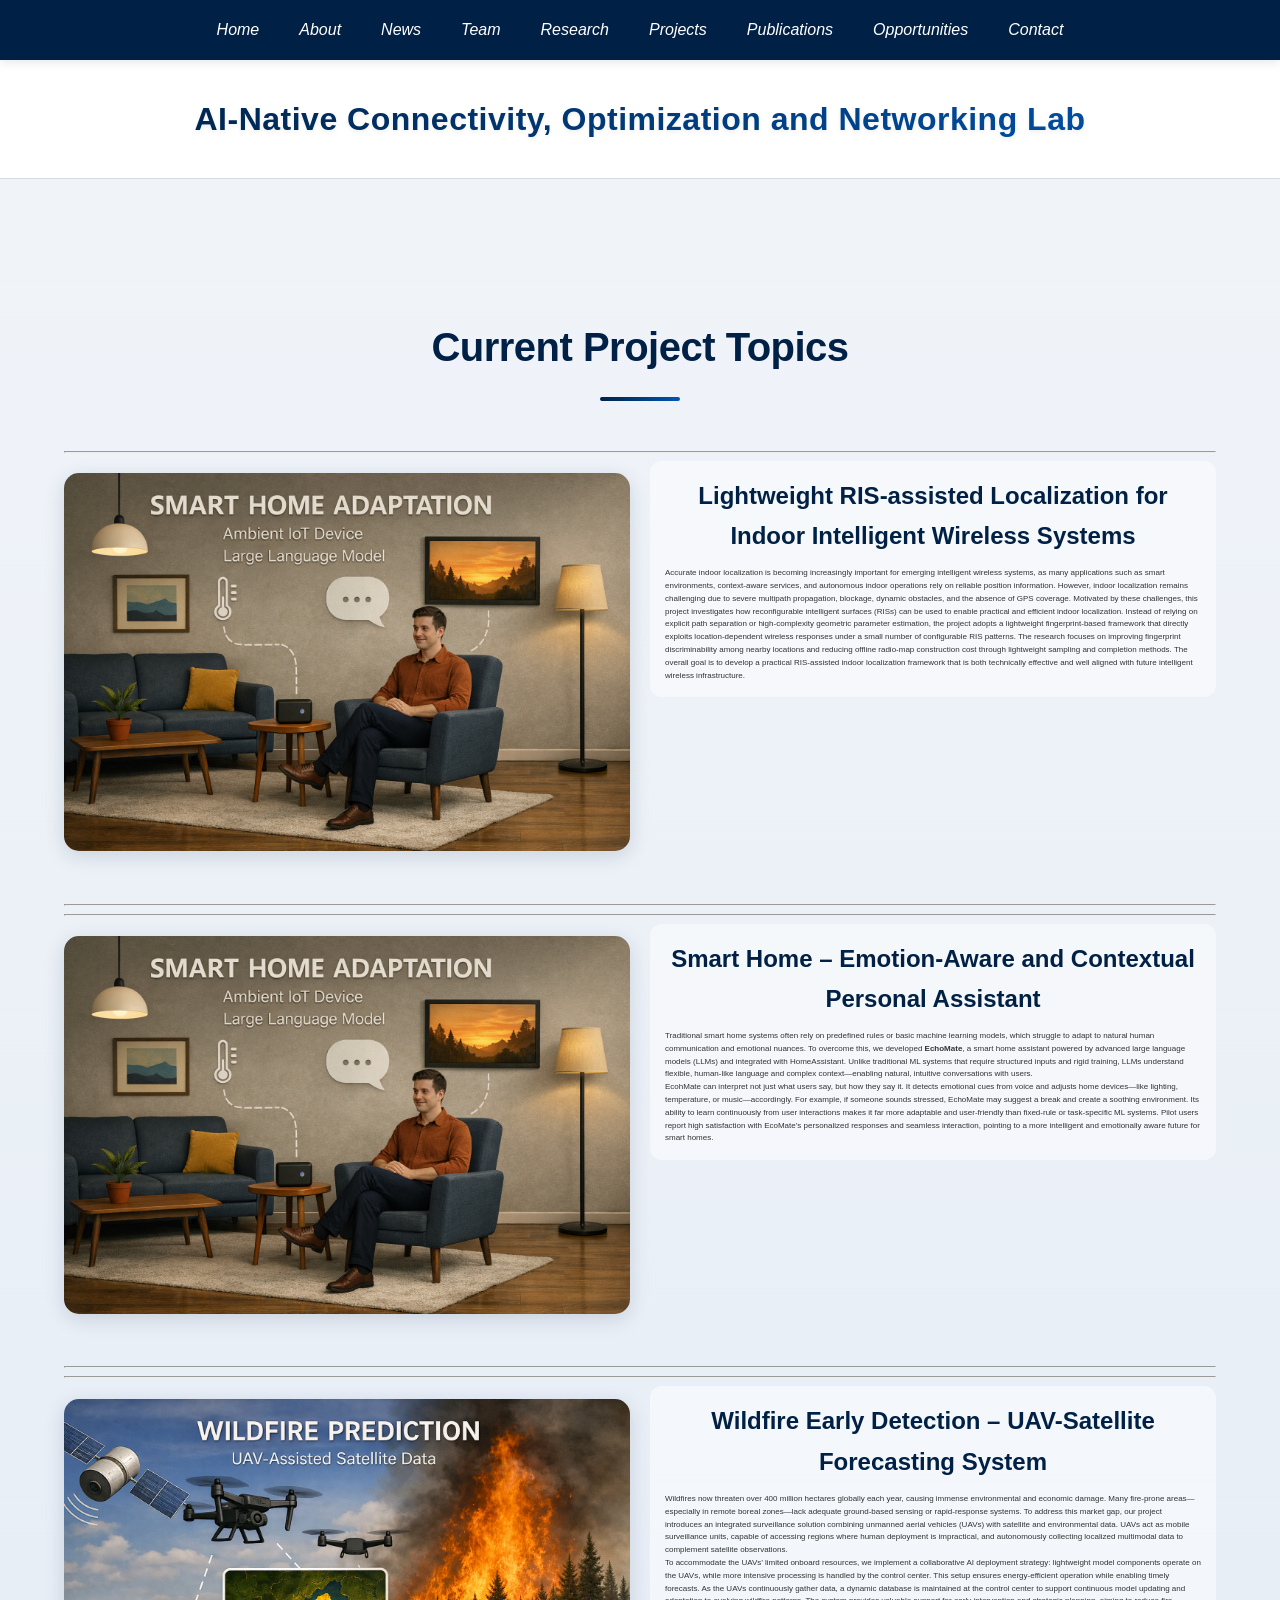
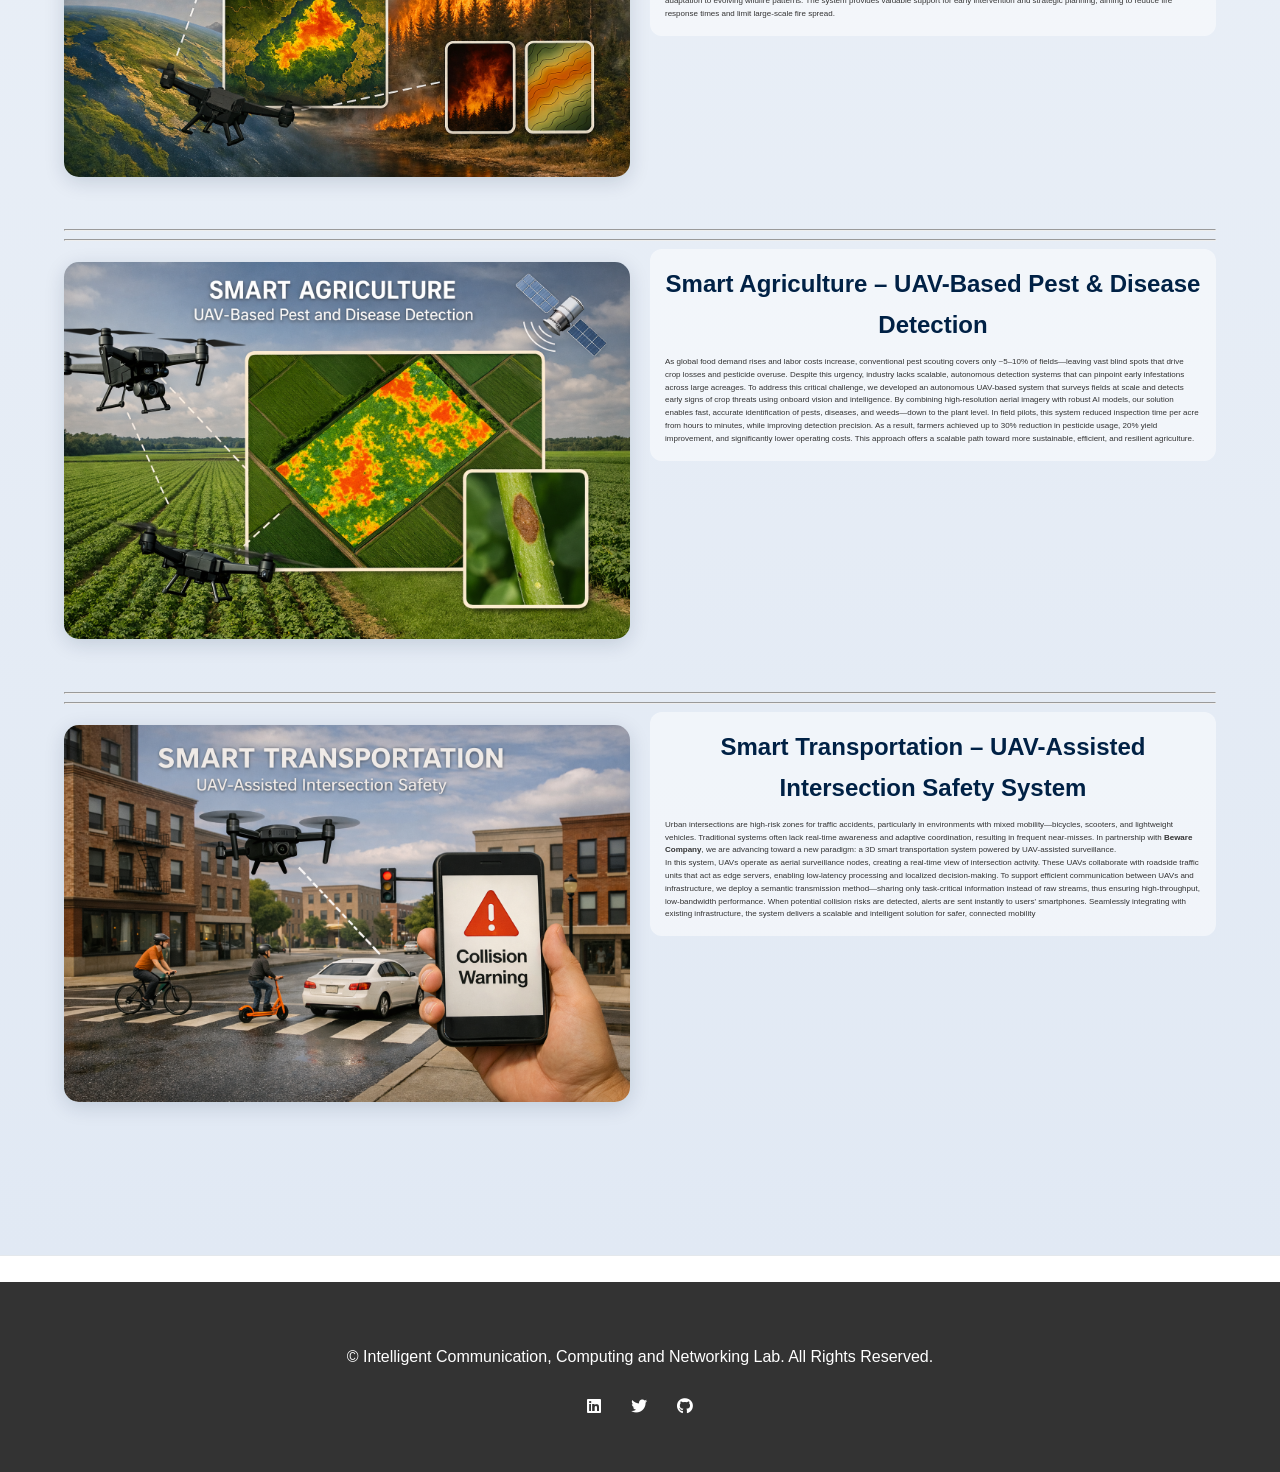
==== commit 9c105dbf: "Update project numbering and descriptions in HTML" ====
--- a/project.html
+++ b/project.html
@@ -35,8 +35,28 @@
         <div class="container">
             <h2>Current Project Topics</h2>
             <hr />
+
+            <!-- Project 1: Lightweight RIS-assisted Localization for Indoor Intelligent Wireless Systems -->
+            <div class="research-area">
+                <img src="images/smart_home_v2.png" alt="Lightweight RIS-assisted Localization for Indoor Intelligent Wireless Systems" class="research-image">
+                <div class="research-content">
+                    <h3>Lightweight RIS-assisted Localization for Indoor Intelligent Wireless Systems</h3>
+                    <p>
+                        Accurate indoor localization is becoming increasingly important for emerging intelligent wireless systems, 
+                        as many applications such as smart environments, context-aware services, and autonomous indoor operations rely on reliable position information. 
+                        However, indoor localization remains challenging due to severe multipath propagation, blockage, dynamic obstacles, and the absence of GPS coverage. 
+                        Motivated by these challenges, this project investigates how reconfigurable intelligent surfaces (RISs) can be used to enable practical and efficient indoor localization. 
+                        Instead of relying on explicit path separation or high-complexity geometric parameter estimation, 
+                        the project adopts a lightweight fingerprint-based framework that directly exploits location-dependent wireless responses under a small number of configurable RIS patterns. 
+                        The research focuses on improving fingerprint discriminability among nearby locations and reducing offline radio-map construction cost through lightweight sampling and completion methods. 
+                        The overall goal is to develop a practical RIS-assisted indoor localization framework that is both technically effective and well aligned with future intelligent wireless infrastructure.
+                    </p>
+                </div>
+            </div>
+            <hr />
+            <hr />
             
-            <!-- Project 1: Smart Home Personal Assistant – Emotion-Aware and Contextual IoT Control -->
+            <!-- Project 2: Smart Home Personal Assistant – Emotion-Aware and Contextual IoT Control -->
             <div class="research-area">
                 <img src="images/smart_home_v2.png" alt="Smart Home – Emotion-Aware and Contextual Personal Assistant" class="research-image">
                 <div class="research-content">
@@ -61,7 +81,7 @@
             <hr />
             <hr />
             
-            <!-- Project 2: Wildfire Early Detection – UAV-Satellite Multimodal Forecasting System -->
+            <!-- Project 3: Wildfire Early Detection – UAV-Satellite Multimodal Forecasting System -->
             <div class="research-area">
                 <img src="images/wildfire_v2.png" alt="Wildfire Early Detection – UAV-Satellite Forecasting System" class="research-image">
                 <div class="research-content">
@@ -88,7 +108,7 @@
             <hr />
             
             
-            <!-- Project 3: Smart Agriculture – UAV-Based Pest & Disease Detection -->
+            <!-- Project 4: Smart Agriculture – UAV-Based Pest & Disease Detection -->
             <div class="research-area">
                 <img src="images/smart_algo_v2.png" alt="Smart Agriculture – UAV-Based Pest & Disease Detection" class="research-image">
                 <div class="research-content">
@@ -111,7 +131,7 @@
             <hr />
             <hr />
 
-            <!-- Project 4: Smart City – Intelligent Traffic Management System -->
+            <!-- Project 5: Smart City – Intelligent Traffic Management System -->
             <div class="research-area">
                 <img src="images/smart_trans_v2.png" alt="Smart Transportation – UAV-Assisted Intersection Safety System" class="research-image">
                 <div class="research-content">
--- a/styles.css
+++ b/styles.css
@@ -288,19 +288,20 @@
 .image-grid {
     display: flex;
     justify-content: center;
+    align-items: flex-start;   /* 关键：让每个卡片从顶部对齐 */
     gap: 2vw;
     margin-top: 2vw;
-    flex-wrap: wrap; /* Allow items to wrap to the next line */
+    flex-wrap: wrap;
 }
 
 .image-item {
     display: flex;
     flex-direction: column;
     align-items: center;
-    justify-content: center;
+    justify-content: flex-start;  /* 不要居中，改成从上往下排 */
     text-align: center;
     flex: 1;
-    min-width: 250px; /* Ensure a minimum width before wrapping */
+    min-width: 250px;
 }
 
 .image-item img {
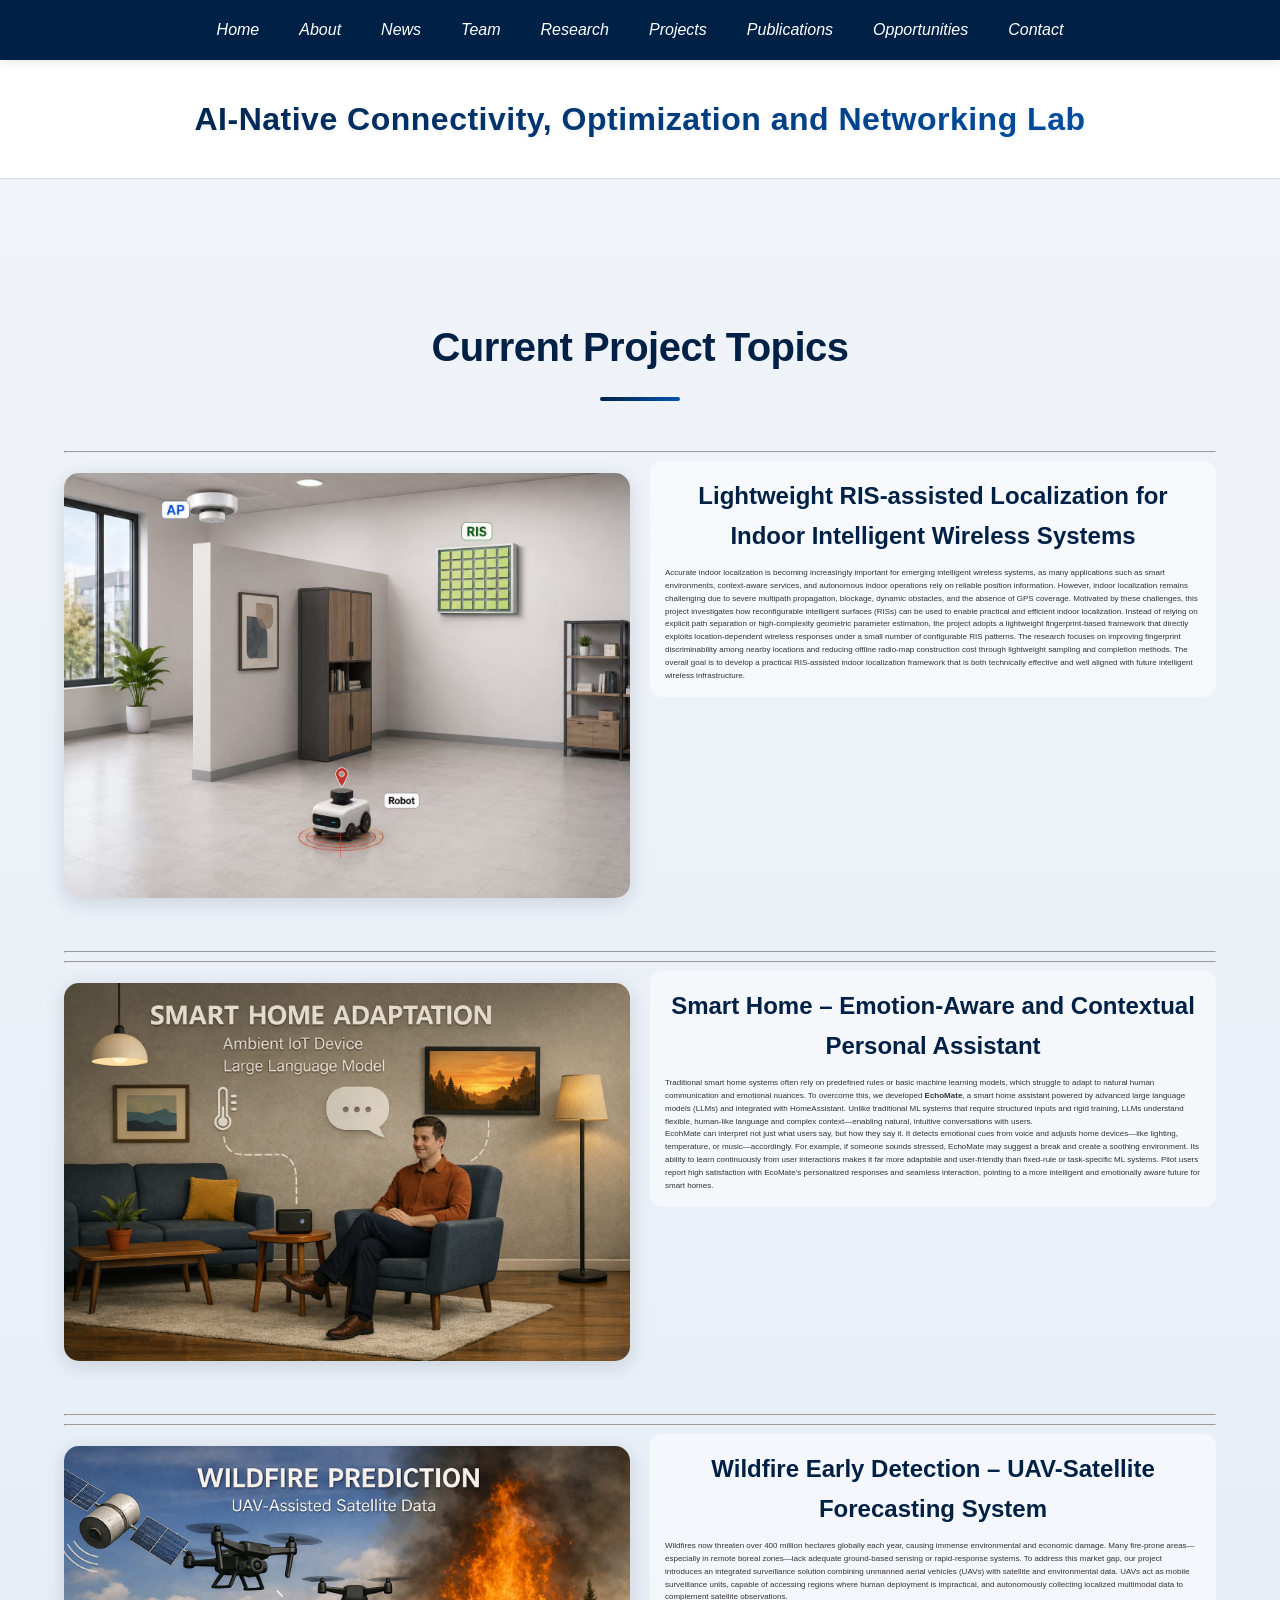
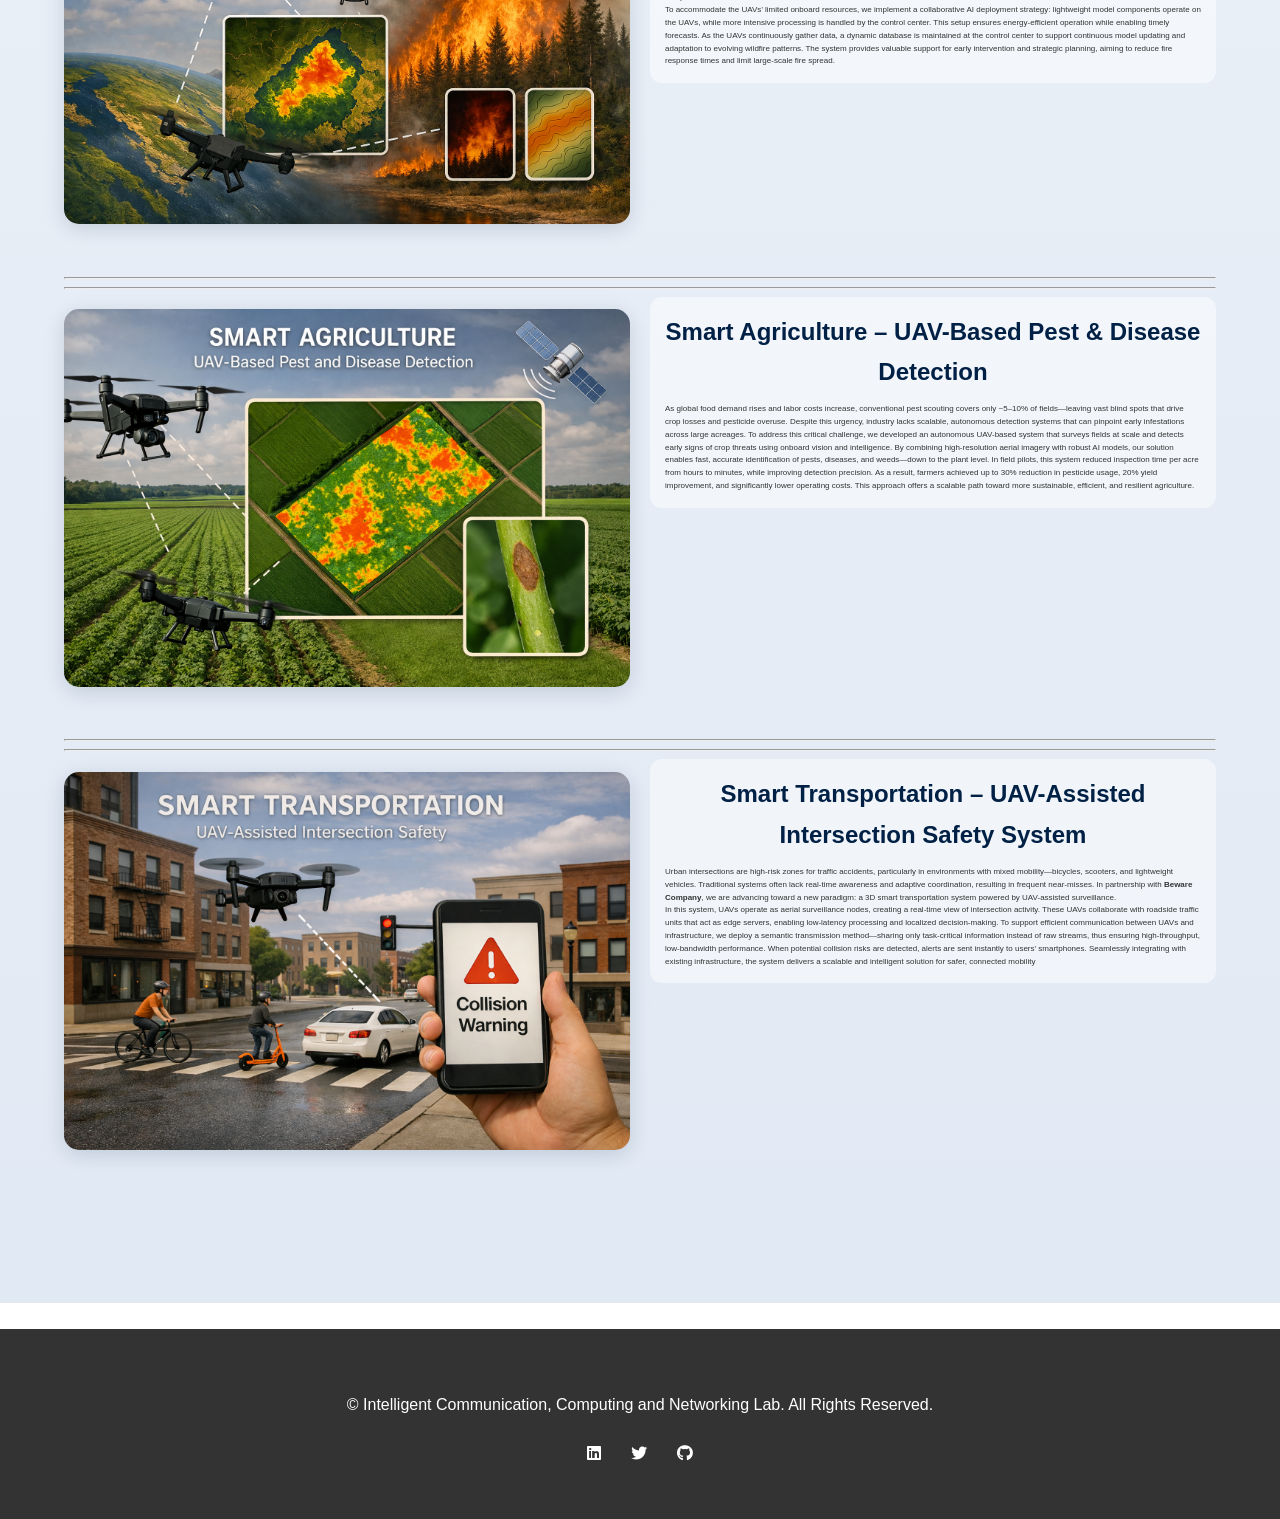
==== commit a4aa1816: "Update project.html" ====
--- a/project.html
+++ b/project.html
@@ -38,7 +38,7 @@
 
             <!-- Project 1: Lightweight RIS-assisted Localization for Indoor Intelligent Wireless Systems -->
             <div class="research-area">
-                <img src="images/smart_home_v2.png" alt="Lightweight RIS-assisted Localization for Indoor Intelligent Wireless Systems" class="research-image">
+                <img src="images/Lightweight RIS.jpg" alt="Lightweight RIS-assisted Localization for Indoor Intelligent Wireless Systems" class="research-image">
                 <div class="research-content">
                     <h3>Lightweight RIS-assisted Localization for Indoor Intelligent Wireless Systems</h3>
                     <p>
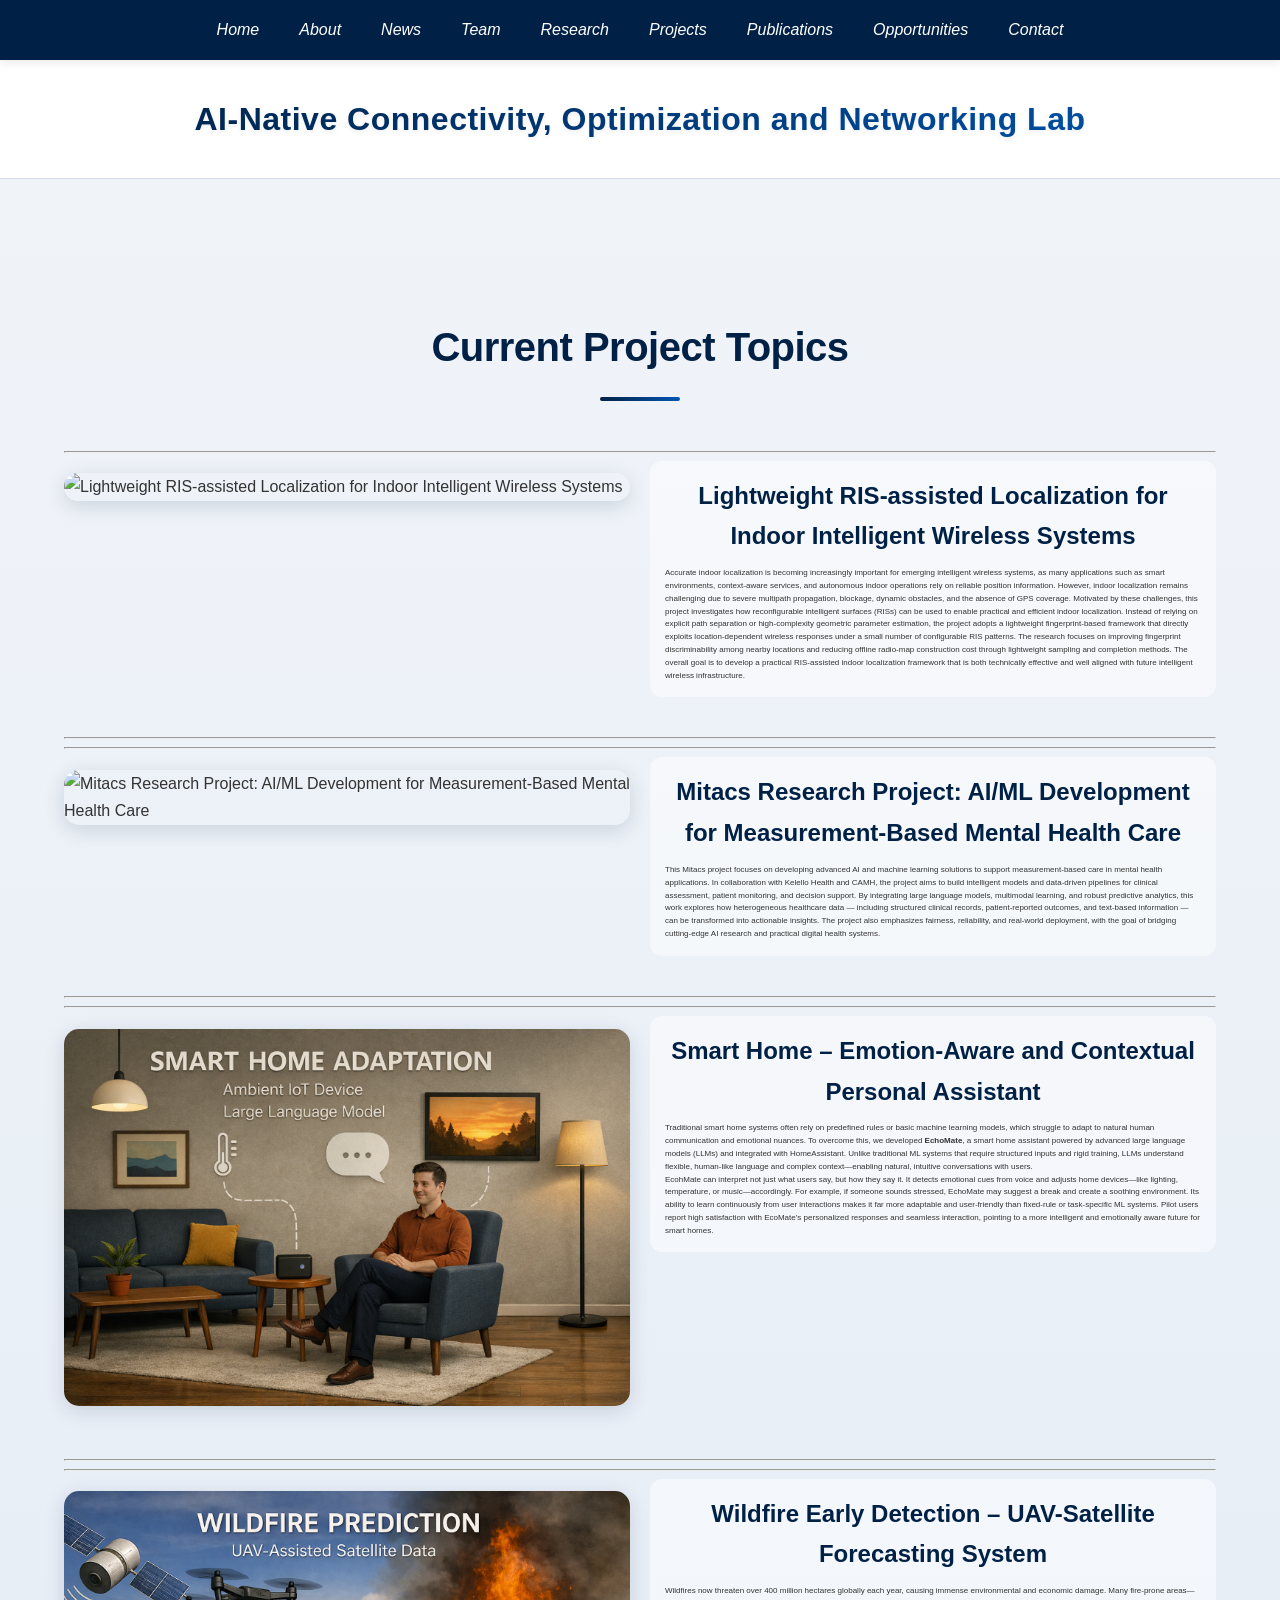
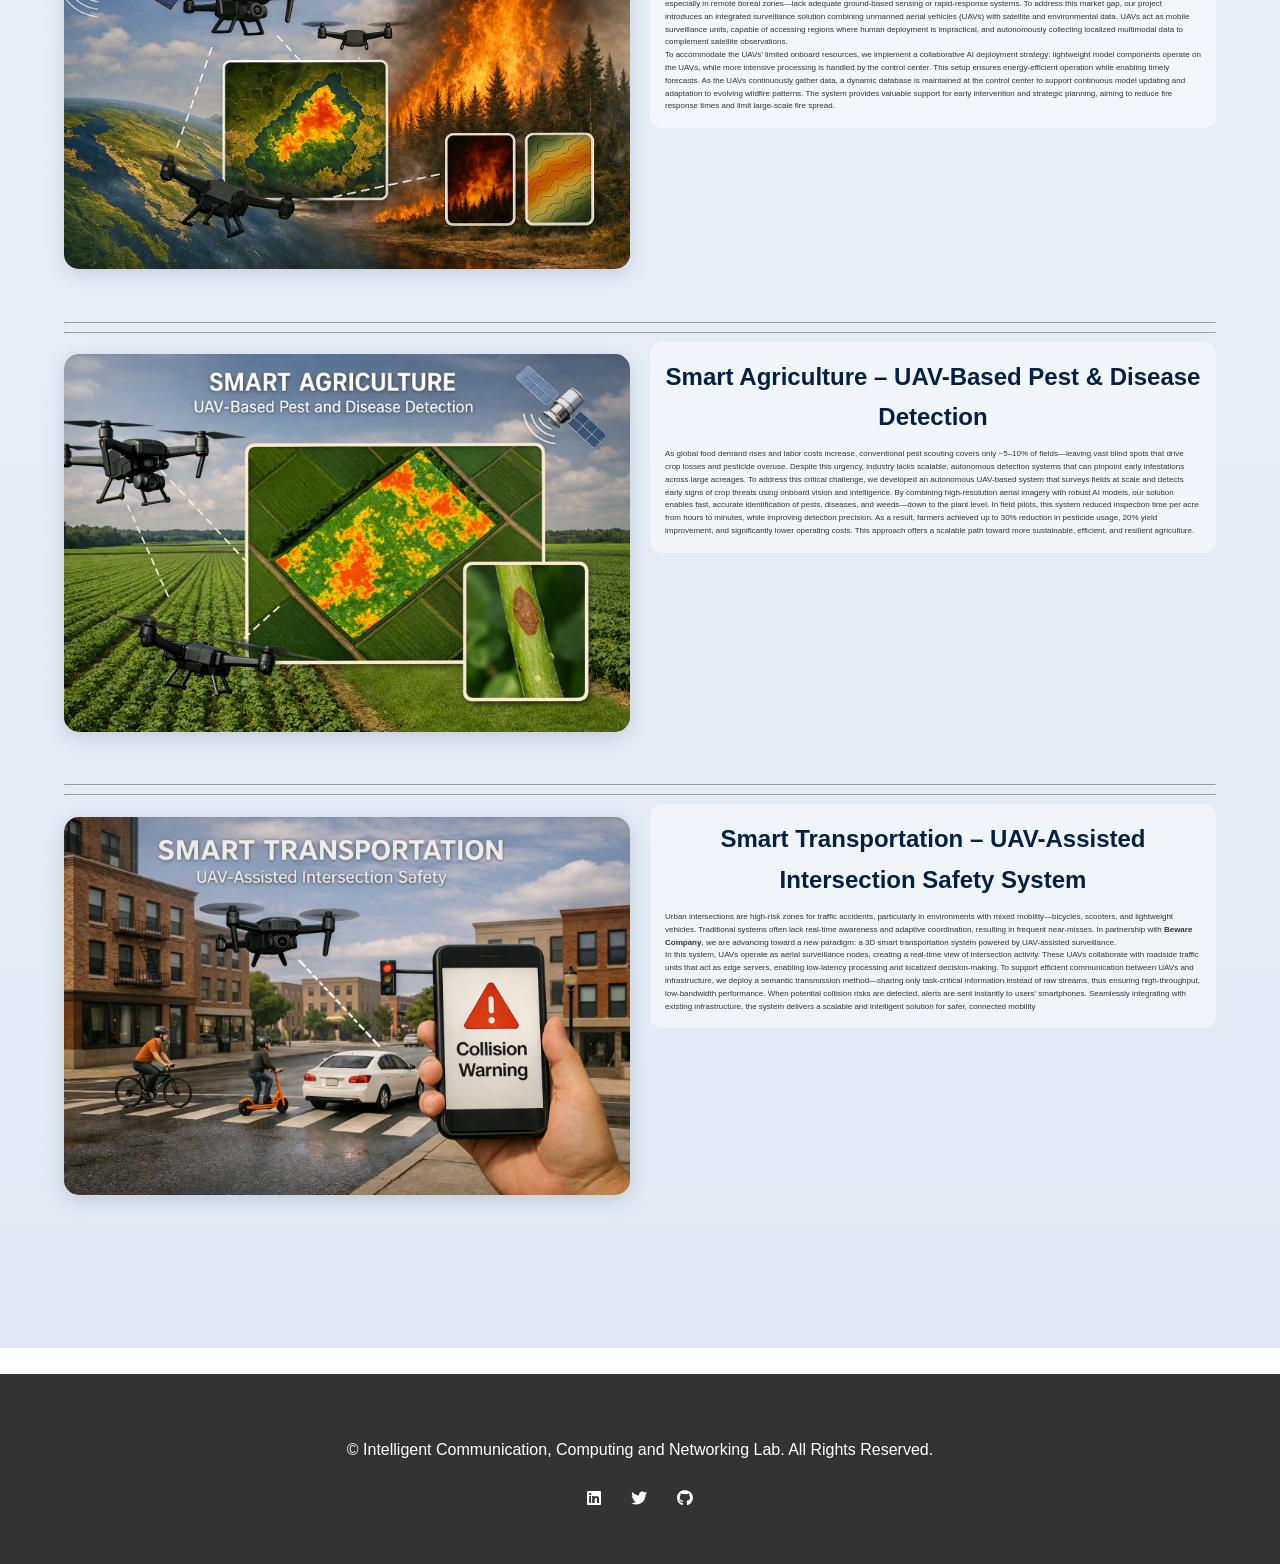
==== commit 57769132: "Update project.html" ====
--- a/project.html
+++ b/project.html
@@ -38,7 +38,7 @@
 
             <!-- Project 1: Lightweight RIS-assisted Localization for Indoor Intelligent Wireless Systems -->
             <div class="research-area">
-                <img src="images/Lightweight RIS.jpg" alt="Lightweight RIS-assisted Localization for Indoor Intelligent Wireless Systems" class="research-image">
+                <img src="images/Lightweight RIS.png" alt="Lightweight RIS-assisted Localization for Indoor Intelligent Wireless Systems" class="research-image">
                 <div class="research-content">
                     <h3>Lightweight RIS-assisted Localization for Indoor Intelligent Wireless Systems</h3>
                     <p>
@@ -55,8 +55,25 @@
             </div>
             <hr />
             <hr />
+
+            <!-- Project 2: Mitacs Research Project: AI/ML Development for Measurement-Based Mental Health Care -->
+            <div class="research-area">
+                <img src="images/Mental Health Care.png" alt="Mitacs Research Project: AI/ML Development for Measurement-Based Mental Health Care" class="research-image">
+                <div class="research-content">
+                    <h3>Mitacs Research Project: AI/ML Development for Measurement-Based Mental Health Care</h3>
+                    <p>
+                        This Mitacs project focuses on developing advanced AI and machine learning solutions to support measurement-based care in mental health applications. 
+                        In collaboration with Kelello Health and CAMH, the project aims to build intelligent models and data-driven pipelines for clinical assessment, patient monitoring, and decision support. 
+                        By integrating large language models, multimodal learning, and robust predictive analytics, this work explores how heterogeneous healthcare data — 
+                        including structured clinical records, patient-reported outcomes, and text-based information — can be transformed into actionable insights. 
+                        The project also emphasizes fairness, reliability, and real-world deployment, with the goal of bridging cutting-edge AI research and practical digital health systems.
+                    </p>
+                </div>
+            </div>
+            <hr />
+            <hr />
             
-            <!-- Project 2: Smart Home Personal Assistant – Emotion-Aware and Contextual IoT Control -->
+            <!-- Project 3: Smart Home Personal Assistant – Emotion-Aware and Contextual IoT Control -->
             <div class="research-area">
                 <img src="images/smart_home_v2.png" alt="Smart Home – Emotion-Aware and Contextual Personal Assistant" class="research-image">
                 <div class="research-content">
@@ -81,7 +98,7 @@
             <hr />
             <hr />
             
-            <!-- Project 3: Wildfire Early Detection – UAV-Satellite Multimodal Forecasting System -->
+            <!-- Project 4: Wildfire Early Detection – UAV-Satellite Multimodal Forecasting System -->
             <div class="research-area">
                 <img src="images/wildfire_v2.png" alt="Wildfire Early Detection – UAV-Satellite Forecasting System" class="research-image">
                 <div class="research-content">
@@ -108,7 +125,7 @@
             <hr />
             
             
-            <!-- Project 4: Smart Agriculture – UAV-Based Pest & Disease Detection -->
+            <!-- Project 5: Smart Agriculture – UAV-Based Pest & Disease Detection -->
             <div class="research-area">
                 <img src="images/smart_algo_v2.png" alt="Smart Agriculture – UAV-Based Pest & Disease Detection" class="research-image">
                 <div class="research-content">
@@ -131,7 +148,7 @@
             <hr />
             <hr />
 
-            <!-- Project 5: Smart City – Intelligent Traffic Management System -->
+            <!-- Project 6: Smart City – Intelligent Traffic Management System -->
             <div class="research-area">
                 <img src="images/smart_trans_v2.png" alt="Smart Transportation – UAV-Assisted Intersection Safety System" class="research-image">
                 <div class="research-content">
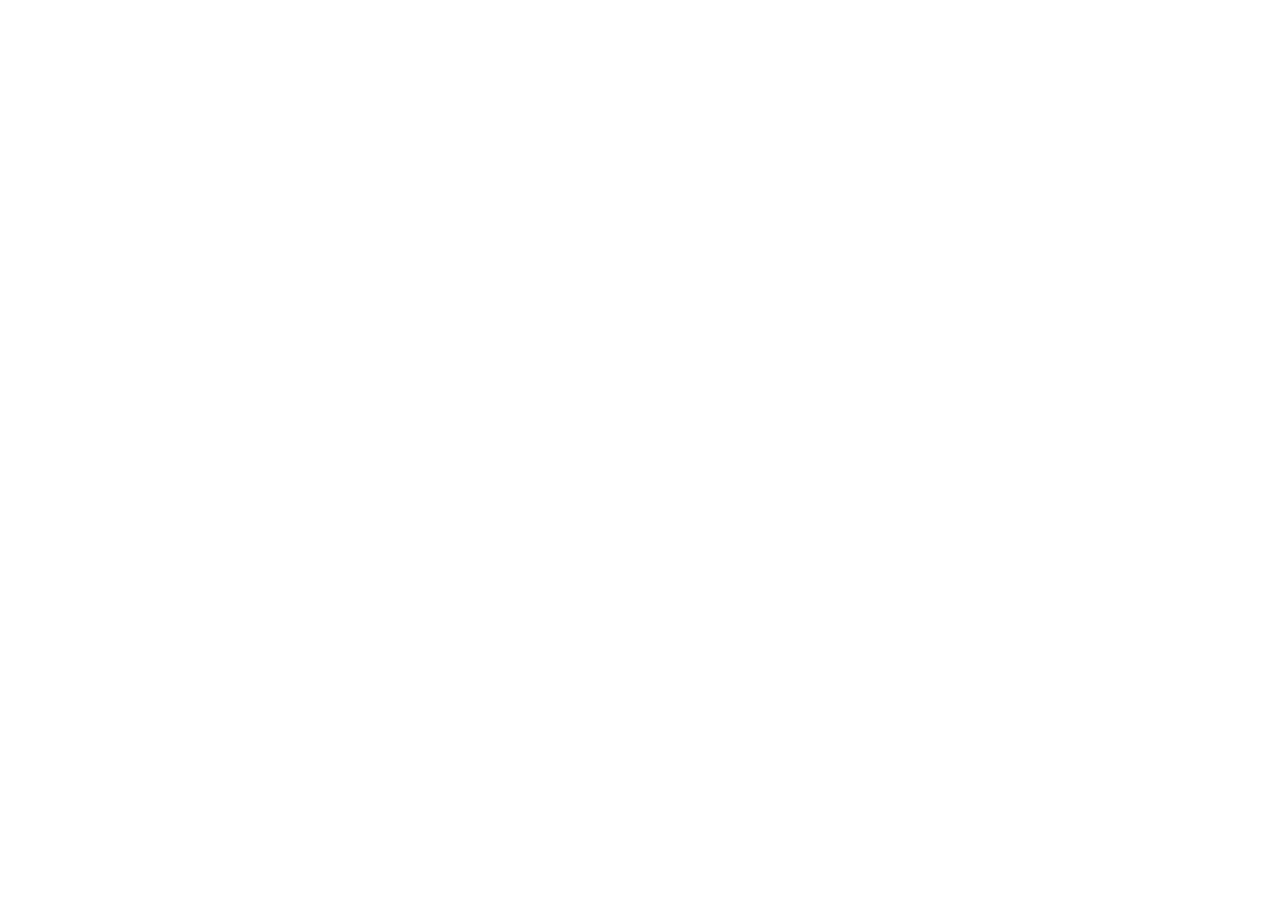
==== commit 2e38244b: "Redirect old AICON site to Q-AICON Lab Every page now forwards to the matching page on https://fiona" ====
--- a/project.html
+++ b/project.html
@@ -1,189 +1,6 @@
-<!DOCTYPE html>
-<html lang="en">
-<head>
-    <meta charset="UTF-8">
-    <meta name="viewport" content="width=device-width, initial-scale=1.0">
-    <title>AICON Lab - Research</title>
-    <link rel="stylesheet" href="styles.css">
-    <link rel="stylesheet" href="https://cdnjs.cloudflare.com/ajax/libs/font-awesome/6.0.0-beta3/css/all.min.css">
-    <link rel="icon" href="favicon.png" type="image/png">
-</head>
-<body>
-    <header>
-        <nav>
-            <div class="container">
-                <ul>
-                    <li><a href="index.html#home"><em>Home</em></a></li>
-                    <li><a href="index.html#about"><em>About</em></a></li>
-                    <li><a href="index.html#news"><em>News</em></a></li>
-                    <li><a href="team.html"><em>Team</em></a></li>
-                    <li><a href="research.html"><em>Research</em></a></li>
-                    <li class="active"><a href="project.html"><em>Projects</em></a></li> <!-- Active Page -->
-                    <li><a href="publications.html"><em>Publications</em></a></li>
-                    <li><a href="index.html#opportunities"><em>Opportunities</em></a></li>
-                    <li><a href="index.html#contact"><em>Contact</em></a></li>
-                </ul>
-            </div>
-        </nav> 
-
-        <div class="container">
-            <h1><strong>AI-Native Connectivity, Optimization and Networking Lab</strong></h1>
-        </div>
-    </header>
-
-    <section id="Project">
-        <div class="container">
-            <h2>Current Project Topics</h2>
-            <hr />
-
-            <!-- Project 1: Lightweight RIS-assisted Localization for Indoor Intelligent Wireless Systems -->
-            <div class="research-area">
-                <img src="images/Lightweight RIS.png" alt="Lightweight RIS-assisted Localization for Indoor Intelligent Wireless Systems" class="research-image">
-                <div class="research-content">
-                    <h3>Lightweight RIS-assisted Localization for Indoor Intelligent Wireless Systems</h3>
-                    <p>
-                        Accurate indoor localization is becoming increasingly important for emerging intelligent wireless systems, 
-                        as many applications such as smart environments, context-aware services, and autonomous indoor operations rely on reliable position information. 
-                        However, indoor localization remains challenging due to severe multipath propagation, blockage, dynamic obstacles, and the absence of GPS coverage. 
-                        Motivated by these challenges, this project investigates how reconfigurable intelligent surfaces (RISs) can be used to enable practical and efficient indoor localization. 
-                        Instead of relying on explicit path separation or high-complexity geometric parameter estimation, 
-                        the project adopts a lightweight fingerprint-based framework that directly exploits location-dependent wireless responses under a small number of configurable RIS patterns. 
-                        The research focuses on improving fingerprint discriminability among nearby locations and reducing offline radio-map construction cost through lightweight sampling and completion methods. 
-                        The overall goal is to develop a practical RIS-assisted indoor localization framework that is both technically effective and well aligned with future intelligent wireless infrastructure.
-                    </p>
-                </div>
-            </div>
-            <hr />
-            <hr />
-
-            <!-- Project 2: Mitacs Research Project: AI/ML Development for Measurement-Based Mental Health Care -->
-            <div class="research-area">
-                <img src="images/Mental Health Care.png" alt="Mitacs Research Project: AI/ML Development for Measurement-Based Mental Health Care" class="research-image">
-                <div class="research-content">
-                    <h3>Mitacs Research Project: AI/ML Development for Measurement-Based Mental Health Care</h3>
-                    <p>
-                        This Mitacs project focuses on developing advanced AI and machine learning solutions to support measurement-based care in mental health applications. 
-                        In collaboration with Kelello Health and CAMH, the project aims to build intelligent models and data-driven pipelines for clinical assessment, patient monitoring, and decision support. 
-                        By integrating large language models, multimodal learning, and robust predictive analytics, this work explores how heterogeneous healthcare data — 
-                        including structured clinical records, patient-reported outcomes, and text-based information — can be transformed into actionable insights. 
-                        The project also emphasizes fairness, reliability, and real-world deployment, with the goal of bridging cutting-edge AI research and practical digital health systems.
-                    </p>
-                </div>
-            </div>
-            <hr />
-            <hr />
-            
-            <!-- Project 3: Smart Home Personal Assistant – Emotion-Aware and Contextual IoT Control -->
-            <div class="research-area">
-                <img src="images/smart_home_v2.png" alt="Smart Home – Emotion-Aware and Contextual Personal Assistant" class="research-image">
-                <div class="research-content">
-                    <h3>Smart Home – Emotion-Aware and Contextual Personal Assistant</h3>
-                    <p>
-                        Traditional smart home systems often rely on predefined rules or basic machine learning models, 
-                        which struggle to adapt to natural human communication and emotional nuances. To overcome this, 
-                        we developed <strong>EchoMate</strong>, a smart home assistant powered by advanced large language models (LLMs) and integrated with 
-                        HomeAssistant. Unlike traditional ML systems that require structured inputs and rigid training, LLMs
-                        understand flexible, human-like language and complex context—enabling natural, intuitive conversations with users.
-                    </p>
-                    <p>
-                        EcohMate can interpret not just what users say, but how they say it. 
-                        It detects emotional cues from voice and adjusts home devices—like lighting, 
-                        temperature, or music—accordingly. For example, if someone sounds stressed, EchoMate 
-                        may suggest a break and create a soothing environment. Its ability to learn continuously 
-                        from user interactions makes it far more adaptable and user-friendly than fixed-rule or task-specific ML systems. 
-                        Pilot users report high satisfaction with EcoMate’s personalized responses and seamless interaction, pointing to a more intelligent and emotionally aware future for smart homes.
-                    </p>
-                </div>
-            </div>
-            <hr />
-            <hr />
-            
-            <!-- Project 4: Wildfire Early Detection – UAV-Satellite Multimodal Forecasting System -->
-            <div class="research-area">
-                <img src="images/wildfire_v2.png" alt="Wildfire Early Detection – UAV-Satellite Forecasting System" class="research-image">
-                <div class="research-content">
-                    <h3>Wildfire Early Detection – UAV-Satellite Forecasting System</h3>
-                    <p>
-                        Wildfires now threaten over 400 million hectares globally each year, causing immense environmental and economic damage.
-                         Many fire-prone areas—especially in remote boreal zones—lack adequate ground-based sensing or rapid-response systems. 
-                         To address this market gap, our project introduces an integrated surveillance solution combining unmanned aerial vehicles (UAVs) 
-                         with satellite and environmental data. UAVs act as mobile surveillance units, capable of accessing regions where human 
-                         deployment is impractical, and autonomously collecting localized multimodal data to complement satellite observations.
-                    </p>
-                    <p>                         
-                         To accommodate the UAVs’ limited onboard resources, we implement a collaborative AI deployment strategy: 
-                         lightweight model components operate on the UAVs, while more intensive processing is handled by the control center. 
-                         This setup ensures energy-efficient operation while enabling timely forecasts. As the UAVs continuously gather data, 
-                         a dynamic database is maintained at the control center to support continuous model updating and adaptation to evolving 
-                         wildfire patterns. The system provides valuable support for early intervention and strategic planning, aiming to reduce 
-                         fire response times and limit large-scale fire spread.
-                    </p>
-                
-                </div>
-            </div>
-            <hr />
-            <hr />
-            
-            
-            <!-- Project 5: Smart Agriculture – UAV-Based Pest & Disease Detection -->
-            <div class="research-area">
-                <img src="images/smart_algo_v2.png" alt="Smart Agriculture – UAV-Based Pest & Disease Detection" class="research-image">
-                <div class="research-content">
-                    <h3>Smart Agriculture – UAV-Based Pest & Disease Detection</h3>
-                    <p>
-                       As global food demand rises and labor costs increase, 
-                       conventional pest scouting covers only ~5–10% of fields—leaving vast blind spots that drive crop losses and pesticide overuse.
-                       Despite this urgency, industry lacks scalable, autonomous detection systems that can pinpoint early infestations across large acreages.
-                       To address this critical challenge, we developed an autonomous UAV-based system that surveys fields at scale and detects early signs of crop threats using onboard vision and intelligence.
-
-                       By combining high-resolution aerial imagery with robust AI models, our solution enables fast, 
-                       accurate identification of pests, diseases, and weeds—down to the plant level. In field pilots, 
-                       this system reduced inspection time per acre from hours to minutes, while improving detection precision.
-                        As a result, farmers achieved up to 30% reduction in pesticide usage, 20% yield improvement, 
-                        and significantly lower operating costs. This approach offers a scalable path toward more sustainable, 
-                        efficient, and resilient agriculture.
-                    </p>
-                </div>
-            </div>
-            <hr />
-            <hr />
-
-            <!-- Project 6: Smart City – Intelligent Traffic Management System -->
-            <div class="research-area">
-                <img src="images/smart_trans_v2.png" alt="Smart Transportation – UAV-Assisted Intersection Safety System" class="research-image">
-                <div class="research-content">
-                    <h3>Smart Transportation – UAV-Assisted Intersection Safety System</h3>
-                    <p> Urban intersections are high-risk zones for traffic accidents, particularly in environments with mixed mobility—bicycles, 
-                        scooters, and lightweight vehicles. Traditional systems often lack real-time awareness and adaptive coordination, 
-                        resulting in frequent near-misses. In partnership with <strong>Beware Company</strong>, we are advancing toward a new paradigm: 
-                        a 3D smart transportation system powered by UAV-assisted surveillance. 
-                    </p> 
-
-                    <p> In this system, UAVs operate as aerial surveillance nodes, creating a real-time view of intersection activity. 
-                        These UAVs collaborate with roadside traffic units that act as edge servers, enabling low-latency processing and 
-                        localized decision-making. To support efficient communication between UAVs and infrastructure, 
-                        we deploy a semantic transmission method—sharing only task-critical information instead of raw streams, 
-                        thus ensuring high-throughput, low-bandwidth performance. When potential collision risks are detected, 
-                        alerts are sent instantly to users' smartphones. Seamlessly integrating with existing infrastructure, 
-                        the system delivers a scalable and intelligent solution for safer, connected mobility
-                    </p>
-
-                </div>
-            </div>
-
-        </div>
-    </section>
-
-    <footer>
-        <div class="container">
-            <p>&copy; Intelligent Communication, Computing and Networking Lab. All Rights Reserved.</p>
-            <div class="social">
-                <a href="#"><i class="fab fa-linkedin"></i></a>
-                <a href="#"><i class="fab fa-twitter"></i></a>
-                <a href="#"><i class="fab fa-github"></i></a>
-            </div>
-        </div>
-    </footer>
-    <script src="script.js"></script>
-</body>
-</html>
+<!doctype html><html lang="en"><head><meta charset="utf-8">
+<title>Moved · Q-AICON Lab</title>
+<link rel="canonical" href="https://fionauwo.github.io/QAICON/projects/">
+<script>location.replace("https://fionauwo.github.io/QAICON/projects/"+location.search+location.hash)</script>
+<noscript><meta http-equiv="refresh" content="0;url=https://fionauwo.github.io/QAICON/projects/"></noscript>
+</head><body><a href="https://fionauwo.github.io/QAICON/projects/">The lab website has moved to Q-AICON Lab</a></body></html>
